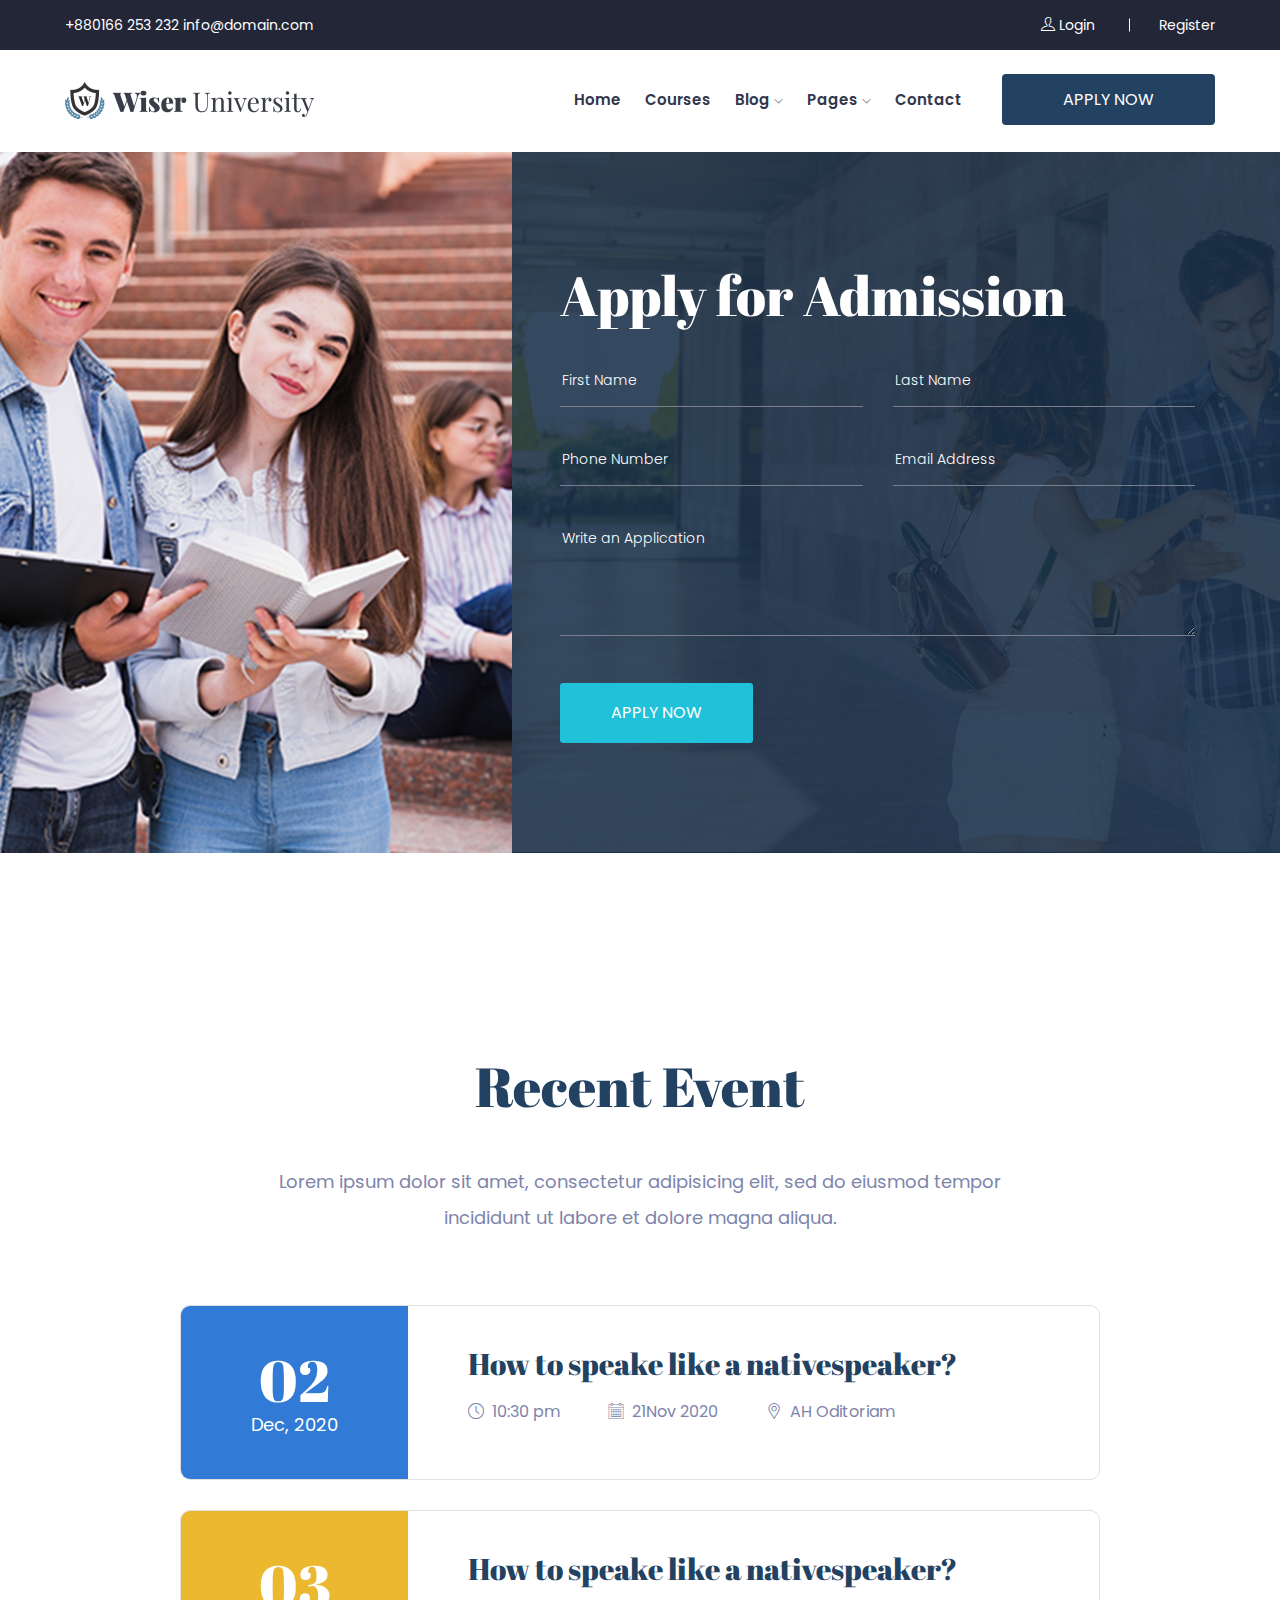
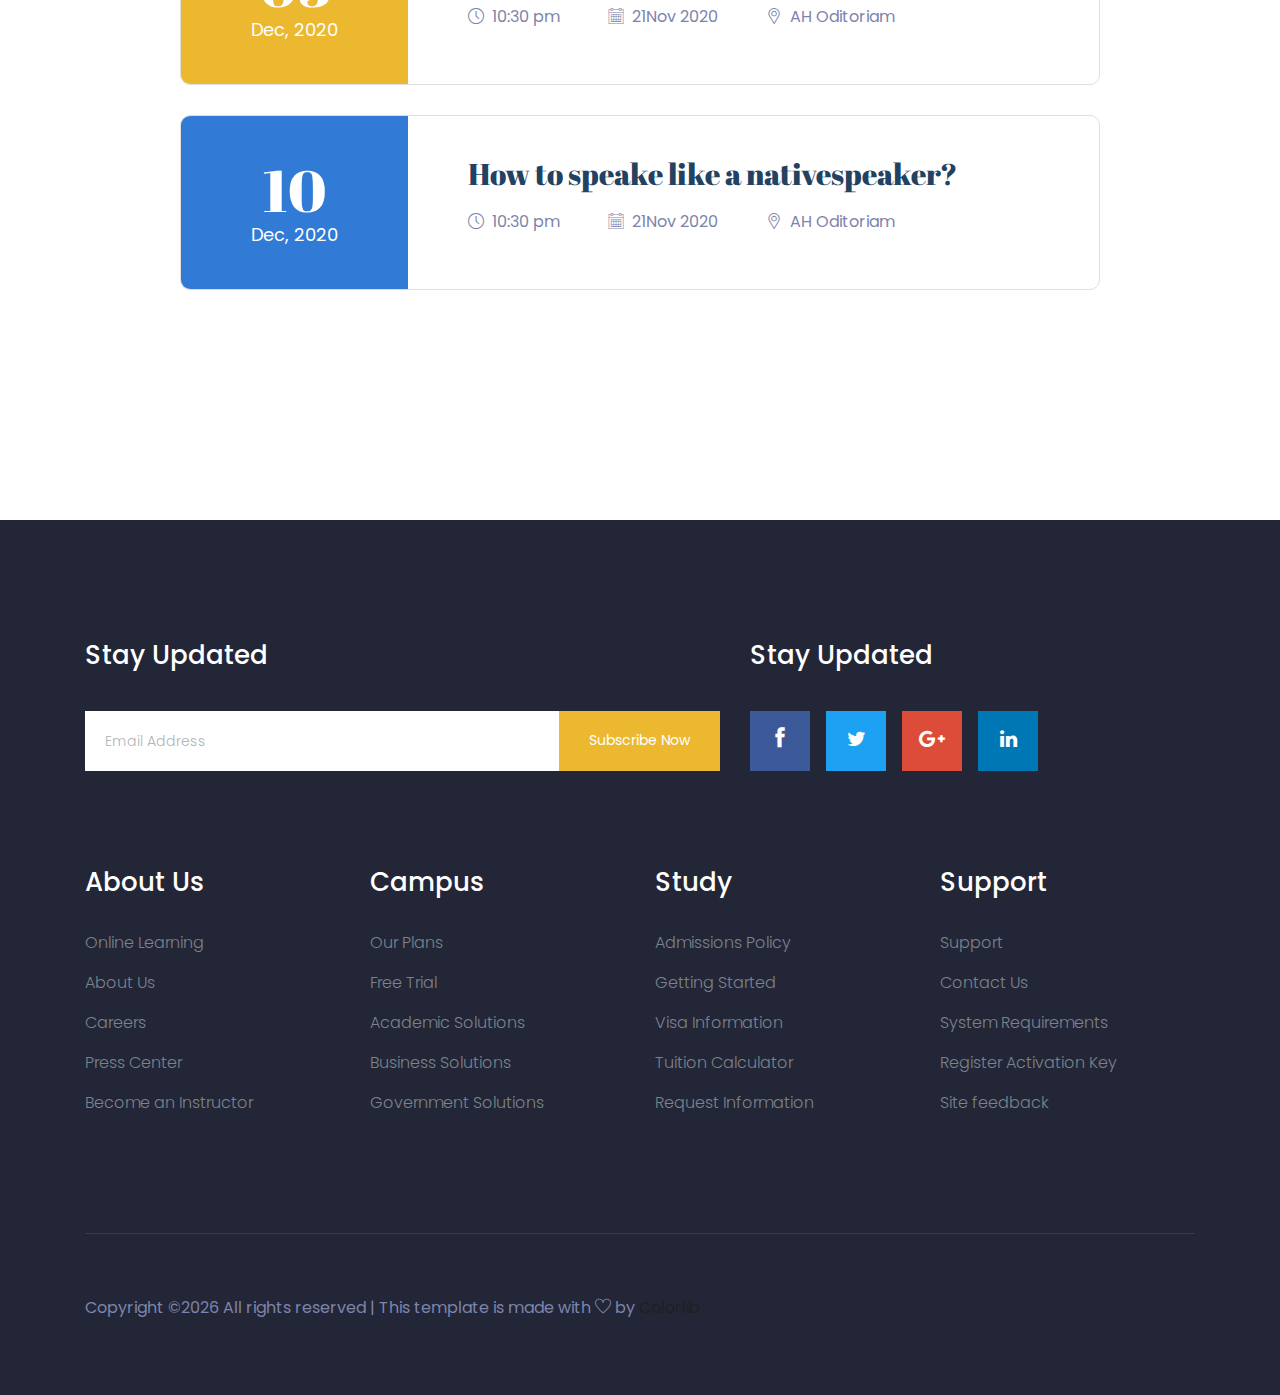
==== Admissions.html @ e5fe05fc "Initial update" ====
<!doctype html>
<html class="no-js" lang="zxx">

<head>
    <meta charset="utf-8">
    <meta http-equiv="x-ua-compatible" content="ie=edge">
    <title>Education</title>
    <meta name="description" content="">
    <meta name="viewport" content="width=device-width, initial-scale=1">

    <!-- <link rel="manifest" href="site.webmanifest"> -->
    <link rel="shortcut icon" type="image/x-icon" href="img/favicon.png">
    <!-- Place favicon.ico in the root directory -->

    <!-- CSS here -->
    <link rel="stylesheet" href="css/bootstrap.min.css">
    <link rel="stylesheet" href="css/owl.carousel.min.css">
    <link rel="stylesheet" href="css/magnific-popup.css">
    <link rel="stylesheet" href="css/font-awesome.min.css">
    <link rel="stylesheet" href="css/themify-icons.css">
    <link rel="stylesheet" href="css/nice-select.css">
    <link rel="stylesheet" href="css/flaticon.css">
    <link rel="stylesheet" href="css/gijgo.css">
    <link rel="stylesheet" href="css/animate.css">
    <link rel="stylesheet" href="css/slicknav.css">
    <link rel="stylesheet" href="css/style.css">
    <!-- <link rel="stylesheet" href="css/responsive.css"> -->
</head>

<body>
    <!--[if lte IE 9]>
            <p class="browserupgrade">You are using an <strong>outdated</strong> browser. Please <a href="https://browsehappy.com/">upgrade your browser</a> to improve your experience and security.</p>
        <![endif]-->

    <!-- header-start -->
    <header>
        <div class="header-area ">
            <div class="header-top_area">
                <div class="container-fluid">
                    <div class="row">
                        <div class="col-lg-12">
                            <div class="header_top_wrap d-flex justify-content-between align-items-center">
                                <div class="text_wrap">
                                    <p><span>+880166 253 232</span> <span>info@domain.com</span></p>
                                </div>
                                <div class="text_wrap">
                                    <p><a href="#"> <i class="ti-user"></i>  Login</a> <a href="#">Register</a></p>
                                </div>
                            </div>
                        </div>
                    </div>
                </div>
            </div>
            <div id="sticky-header" class="main-header-area">
                <div class="container-fluid">
                    <div class="row">
                        <div class="col-lg-12">
                            <div class="header_wrap d-flex justify-content-between align-items-center">
                                <div class="header_left">
                                    <div class="logo">
                                        <a href="index.html">
                                            <img src="img/logo.png" alt="">
                                        </a>
                                    </div>
                                </div>
                                <div class="header_right d-flex align-items-center">
                                    <div class="main-menu  d-none d-lg-block">
                                        <nav>
                                            <ul id="navigation">
                                                <li><a  href="index.html">home</a></li>
                                                <li><a href="Courses.html">Courses</a></li>
                                                <li><a href="#">blog <i class="ti-angle-down"></i></a>
                                                    <ul class="submenu">
                                                        <li><a href="blog.html">blog</a></li>
                                                        <li><a href="single-blog.html">single-blog</a></li>
                                                    </ul>
                                                </li>
                                                <li><a href="#">pages <i class="ti-angle-down"></i></a>
                                                    <ul class="submenu">
                                                        <li><a href="Event.html">Event</a></li>
                                                        <li><a href="event_details.html">Event Details</a></li>
                                                        <li><a href="Admissions.html">Admissions</a></li>
                                                        <li><a href="elements.html">elements</a></li>
                                                    </ul>
                                                </li>
                                                <li><a href="contact.html">Contact</a></li>
                                            </ul>
                                        </nav>
                                    </div>
                                    <div class="Appointment">
                                        <div class="book_btn d-none d-lg-block">
                                            <a data-scroll-nav='1' href="#">Apply NOw</a>
                                        </div>
                                    </div>
                                </div>
                            </div>
                        </div>
                        <div class="col-12">
                            <div class="mobile_menu d-block d-lg-none"></div>
                        </div>
                    </div>
                </div>
            </div>
        </div>
    </header>
    <!-- header-end -->

    <!-- latest_coures_area_start  -->
    <div class="admission_area">
        <div class="admission_inner">
            <div class="container">
                <div class="row justify-content-end">
                    <div class="col-lg-7">
                        <div class="admission_form">
                            <h3>Apply for Admission</h3>
                            <form action="#">
                                <div class="row">
                                    <div class="col-md-6">
                                        <div class="single_input">
                                            <input type="text" placeholder="First Name" >
                                        </div>
                                    </div>
                                    <div class="col-md-6">
                                        <div class="single_input">
                                            <input type="text" placeholder="Last Name" >
                                        </div>
                                    </div>
                                    <div class="col-md-6">
                                        <div class="single_input">
                                            <input type="text" placeholder="Phone Number" >
                                        </div>
                                    </div>
                                    <div class="col-md-6">
                                        <div class="single_input">
                                            <input type="text" placeholder="Email Address" >
                                        </div>
                                    </div>
                                    <div class="col-md-12">
                                        <div class="single_input">
                                            <textarea cols="30" placeholder="Write an Application" rows="10"></textarea>
                                        </div>
                                    </div>
                                    <div class="col-md-12">
                                        <div class="apply_btn">
                                            <button class="boxed-btn3" type="submit">Apply Now</button>
                                        </div>
                                    </div>
                                </div>
                            </form>
                        </div>
                    </div>
                </div>
            </div>
        </div>
    </div>
    <!--/ latest_coures_area_end -->


    <!-- recent_event_area_strat  -->
    <div class="recent_event_area section__padding">
        <div class="container">
            <div class="row justify-content-center">
                <div class="col-lg-8 col-md-10">
                    <div class="section_title text-center mb-70">
                        <h3 class="mb-45">Recent Event</h3>
                        <p>Lorem ipsum dolor sit amet, consectetur adipisicing elit, sed do eiusmod tempor incididunt ut labore et dolore magna aliqua.</p>
                    </div>
                </div>
            </div>
            <div class="row justify-content-center">
                <div class="col-lg-10">
                    <div class="single_event d-flex align-items-center">
                        <div class="date text-center">
                            <span>02</span>
                            <p>Dec, 2020</p>
                        </div>
                        <div class="event_info">
                            <a href="event_details.html">
                                <h4>How to speake like a nativespeaker?</h4>
                             </a>
                            <p><span> <i class="flaticon-clock"></i> 10:30 pm</span> <span> <i class="flaticon-calendar"></i> 21Nov 2020 </span> <span> <i class="flaticon-placeholder"></i> AH Oditoriam</span> </p>
                        </div>
                    </div>
                    <div class="single_event d-flex align-items-center">
                        <div class="date text-center">
                            <span>03</span>
                            <p>Dec, 2020</p>
                        </div>
                        <div class="event_info">
                            <a href="event_details.html">
                                <h4>How to speake like a nativespeaker?</h4>
                             </a>
                            <p><span> <i class="flaticon-clock"></i> 10:30 pm</span> <span> <i class="flaticon-calendar"></i> 21Nov 2020 </span> <span> <i class="flaticon-placeholder"></i> AH Oditoriam</span> </p>
                        </div>
                    </div>
                    <div class="single_event d-flex align-items-center">
                        <div class="date text-center">
                            <span>10</span>
                            <p>Dec, 2020</p>
                        </div>
                        <div class="event_info">
                            <a href="event_details.html">
                                <h4>How to speake like a nativespeaker?</h4>
                             </a>
                            <p><span> <i class="flaticon-clock"></i> 10:30 pm</span> <span> <i class="flaticon-calendar"></i> 21Nov 2020 </span> <span> <i class="flaticon-placeholder"></i> AH Oditoriam</span> </p>
                        </div>
                    </div>
                </div>
            </div>
        </div>
    </div>
    <!-- recent_event_area_end  -->

    <!-- footer start -->
    <footer class="footer">
        <div class="footer_top">
            <div class="container">
                <div class="newsLetter_wrap">
                    <div class="row justify-content-between">
                        <div class="col-md-7">
                            <div class="footer_widget">
                                <h3 class="footer_title">
                                    Stay Updated
                                </h3>
                                <form action="#" class="newsletter_form">
                                    <input type="text" placeholder="Email Address">
                                    <button type="submit">Subscribe Now</button>
                                </form>
                            </div>
                        </div>
                        <div class="col-md-12 col-lg-5">
                            <div class="footer_widget">
                                <h3 class="footer_title">
                                    Stay Updated
                                </h3>
                                <div class="socail_links">
                                    <ul>
                                        <li>
                                            <a href="#">
                                                <i class="ti-facebook"></i>
                                            </a>
                                        </li>
                                        <li>
                                            <a href="#">
                                                <i class="fa fa-twitter"></i>
                                            </a>
                                        </li>
                                        <li>
                                            <a href="#">
                                                <i class="fa fa-google-plus"></i>
                                            </a>
                                        </li>
                                        <li>
                                            <a href="#">
                                                <i class="fa fa-linkedin"></i>
                                            </a>
                                        </li>
                                    </ul>
                                </div>
    
                            </div>
                        </div>
                    </div>
                </div>
                <div class="row">
                    <div class="col-xl-3 col-md-6 col-lg-3">
                        <div class="footer_widget">
                            <h3 class="footer_title">
                                About Us
                            </h3>
                            <ul>
                                <li><a href="#">Online Learning</a></li>
                                <li><a href="#">About Us</a></li>
                                <li><a href="#">Careers</a></li>
                                <li><a href="#">Press Center</a></li>
                                <li><a href="#">Become an Instructor</a></li>
                            </ul>
                        </div>
                    </div>
                    <div class="col-xl-3 col-md-6 col-lg-3">
                        <div class="footer_widget">
                            <h3 class="footer_title">
                                Campus
                            </h3>
                            <ul>
                                <li><a href="#">Our Plans</a></li>
                                <li><a href="#">Free Trial</a></li>
                                <li><a href="#">Academic Solutions</a></li>
                                <li><a href="#">Business Solutions</a></li>
                                <li><a href="#">Government Solutions</a></li>
                            </ul>
                        </div>
                    </div>
                    <div class="col-xl-3 col-md-6 col-lg-3">
                        <div class="footer_widget">
                            <h3 class="footer_title">
                                Study
                            </h3>
                            <ul>
                                <li><a href="#">Admissions Policy</a></li>
                                <li><a href="#">Getting Started</a></li>
                                <li><a href="#">Visa Information</a></li>
                                <li><a href="#">Tuition Calculator</a></li>
                                <li><a href="#">Request Information</a></li>
                            </ul>
                        </div>
                    </div>
                    <div class="col-xl-3 col-md-6 col-lg-3">
                        <div class="footer_widget">
                            <h3 class="footer_title">
                                Support
                            </h3>
                            <ul>
                                <li><a href="#">Support</a></li>
                                <li><a href="#">Contact Us</a></li>
                                <li><a href="#">System Requirements</a></li>
                                <li><a href="#">Register Activation Key</a></li>
                                <li><a href="#">Site feedback</a></li>
                            </ul>
                        </div>
                    </div>
                </div>
            </div>
        </div>
        <div class="copy-right_text">
            <div class="container">
                <div class="footer_border"></div>
                <div class="row">
                    <div class="col-xl-12">
                        <p class="copy_right text-center">
                            <p><!-- Link back to Colorlib can't be removed. Template is licensed under CC BY 3.0. -->
  Copyright &copy;<script>document.write(new Date().getFullYear());</script> All rights reserved | This template is made with <i class="ti-heart" aria-hidden="true"></i> by <a href="https://colorlib.com" target="_blank">Colorlib</a>
  <!-- Link back to Colorlib can't be removed. Template is licensed under CC BY 3.0. --></p>
                        </p>
                    </div>
                </div>
            </div>
        </div>
    </footer>
    <!-- footer end  -->


    <!-- JS here -->
    <script src="js/vendor/modernizr-3.5.0.min.js"></script>
    <script src="js/vendor/jquery-1.12.4.min.js"></script>
    <script src="js/popper.min.js"></script>
    <script src="js/bootstrap.min.js"></script>
    <script src="js/owl.carousel.min.js"></script>
    <script src="js/isotope.pkgd.min.js"></script>
    <script src="js/ajax-form.js"></script>
    <script src="js/waypoints.min.js"></script>
    <script src="js/jquery.counterup.min.js"></script>
    <script src="js/imagesloaded.pkgd.min.js"></script>
    <script src="js/scrollIt.js"></script>
    <script src="js/jquery.scrollUp.min.js"></script>
    <script src="js/wow.min.js"></script>
    <script src="js/nice-select.min.js"></script>
    <script src="js/jquery.slicknav.min.js"></script>
    <script src="js/jquery.magnific-popup.min.js"></script>
    <script src="js/plugins.js"></script>
    <script src="js/gijgo.min.js"></script>

    <!--contact js-->
    <script src="js/contact.js"></script>
    <script src="js/jquery.ajaxchimp.min.js"></script>
    <script src="js/jquery.form.js"></script>
    <script src="js/jquery.validate.min.js"></script>
    <script src="js/mail-script.js"></script>

    <script src="js/main.js"></script>

</body>

</html>
---- css/themify-icons.css ----
@font-face {
	font-family: 'themify';
	src:url('../fonts/themify.eot?-fvbane');
	src:url('../fonts/themify.eot?#iefix-fvbane') format('embedded-opentype'),
		url('../fonts/themify.woff?-fvbane') format('woff'),
		url('../fonts/themify.ttf?-fvbane') format('truetype'),
		url('../fonts/themify.svg?-fvbane#themify') format('svg');
	font-weight: normal;
	font-style: normal;
}

[class^="ti-"], [class*=" ti-"] {
	font-family: 'themify';
	/* speak: none; */
	font-style: normal;
	font-weight: normal;
	font-variant: normal;
	text-transform: none;
	line-height: 1;

	/* Better Font Rendering =========== */
	-webkit-font-smoothing: antialiased;
	-moz-osx-font-smoothing: grayscale;
}

.ti-wand:before {
	content: "\e600";
}
.ti-volume:before {
	content: "\e601";
}
.ti-user:before {
	content: "\e602";
}
.ti-unlock:before {
	content: "\e603";
}
.ti-unlink:before {
	content: "\e604";
}
.ti-trash:before {
	content: "\e605";
}
.ti-thought:before {
	content: "\e606";
}
.ti-target:before {
	content: "\e607";
}
.ti-tag:before {
	content: "\e608";
}
.ti-tablet:before {
	content: "\e609";
}
.ti-star:before {
	content: "\e60a";
}
.ti-spray:before {
	content: "\e60b";
}
.ti-signal:before {
	content: "\e60c";
}
.ti-shopping-cart:before {
	content: "\e60d";
}
.ti-shopping-cart-full:before {
	content: "\e60e";
}
.ti-settings:before {
	content: "\e60f";
}
.ti-search:before {
	content: "\e610";
}
.ti-zoom-in:before {
	content: "\e611";
}
.ti-zoom-out:before {
	content: "\e612";
}
.ti-cut:before {
	content: "\e613";
}
.ti-ruler:before {
	content: "\e614";
}
.ti-ruler-pencil:before {
	content: "\e615";
}
.ti-ruler-alt:before {
	content: "\e616";
}
.ti-bookmark:before {
	content: "\e617";
}
.ti-bookmark-alt:before {
	content: "\e618";
}
.ti-reload:before {
	content: "\e619";
}
.ti-plus:before {
	content: "\e61a";
}
.ti-pin:before {
	content: "\e61b";
}
.ti-pencil:before {
	content: "\e61c";
}
.ti-pencil-alt:before {
	content: "\e61d";
}
.ti-paint-roller:before {
	content: "\e61e";
}
.ti-paint-bucket:before {
	content: "\e61f";
}
.ti-na:before {
	content: "\e620";
}
.ti-mobile:before {
	content: "\e621";
}
.ti-minus:before {
	content: "\e622";
}
.ti-medall:before {
	content: "\e623";
}
.ti-medall-alt:before {
	content: "\e624";
}
.ti-marker:before {
	content: "\e625";
}
.ti-marker-alt:before {
	content: "\e626";
}
.ti-arrow-up:before {
	content: "\e627";
}
.ti-arrow-right:before {
	content: "\e628";
}
.ti-arrow-left:before {
	content: "\e629";
}
.ti-arrow-down:before {
	content: "\e62a";
}
.ti-lock:before {
	content: "\e62b";
}
.ti-location-arrow:before {
	content: "\e62c";
}
.ti-link:before {
	content: "\e62d";
}
.ti-layout:before {
	content: "\e62e";
}
.ti-layers:before {
	content: "\e62f";
}
.ti-layers-alt:before {
	content: "\e630";
}
.ti-key:before {
	content: "\e631";
}
.ti-import:before {
	content: "\e632";
}
.ti-image:before {
	content: "\e633";
}
.ti-heart:before {
	content: "\e634";
}
.ti-heart-broken:before {
	content: "\e635";
}
.ti-hand-stop:before {
	content: "\e636";
}
.ti-hand-open:before {
	content: "\e637";
}
.ti-hand-drag:before {
	content: "\e638";
}
.ti-folder:before {
	content: "\e639";
}
.ti-flag:before {
	content: "\e63a";
}
.ti-flag-alt:before {
	content: "\e63b";
}
.ti-flag-alt-2:before {
	content: "\e63c";
}
.ti-eye:before {
	content: "\e63d";
}
.ti-export:before {
	content: "\e63e";
}
.ti-exchange-vertical:before {
	content: "\e63f";
}
.ti-desktop:before {
	content: "\e640";
}
.ti-cup:before {
	content: "\e641";
}
.ti-crown:before {
	content: "\e642";
}
.ti-comments:before {
	content: "\e643";
}
.ti-comment:before {
	content: "\e644";
}
.ti-comment-alt:before {
	content: "\e645";
}
.ti-close:before {
	content: "\e646";
}
.ti-clip:before {
	content: "\e647";
}
.ti-angle-up:before {
	content: "\e648";
}
.ti-angle-right:before {
	content: "\e649";
}
.ti-angle-left:before {
	content: "\e64a";
}
.ti-angle-down:before {
	content: "\e64b";
}
.ti-check:before {
	content: "\e64c";
}
.ti-check-box:before {
	content: "\e64d";
}
.ti-camera:before {
	content: "\e64e";
}
.ti-announcement:before {
	content: "\e64f";
}
.ti-brush:before {
	content: "\e650";
}
.ti-briefcase:before {
	content: "\e651";
}
.ti-bolt:before {
	content: "\e652";
}
.ti-bolt-alt:before {
	content: "\e653";
}
.ti-blackboard:before {
	content: "\e654";
}
.ti-bag:before {
	content: "\e655";
}
.ti-move:before {
	content: "\e656";
}
.ti-arrows-vertical:before {
	content: "\e657";
}
.ti-arrows-horizontal:before {
	content: "\e658";
}
.ti-fullscreen:before {
	content: "\e659";
}
.ti-arrow-top-right:before {
	content: "\e65a";
}
.ti-arrow-top-left:before {
	content: "\e65b";
}
.ti-arrow-circle-up:before {
	content: "\e65c";
}
.ti-arrow-circle-right:before {
	content: "\e65d";
}
.ti-arrow-circle-left:before {
	content: "\e65e";
}
.ti-arrow-circle-down:before {
	content: "\e65f";
}
.ti-angle-double-up:before {
	content: "\e660";
}
.ti-angle-double-right:before {
	content: "\e661";
}
.ti-angle-double-left:before {
	content: "\e662";
}
.ti-angle-double-down:before {
	content: "\e663";
}
.ti-zip:before {
	content: "\e664";
}
.ti-world:before {
	content: "\e665";
}
.ti-wheelchair:before {
	content: "\e666";
}
.ti-view-list:before {
	content: "\e667";
}
.ti-view-list-alt:before {
	content: "\e668";
}
.ti-view-grid:before {
	content: "\e669";
}
.ti-uppercase:before {
	content: "\e66a";
}
.ti-upload:before {
	content: "\e66b";
}
.ti-underline:before {
	content: "\e66c";
}
.ti-truck:before {
	content: "\e66d";
}
.ti-timer:before {
	content: "\e66e";
}
.ti-ticket:before {
	content: "\e66f";
}
.ti-thumb-up:before {
	content: "\e670";
}
.ti-thumb-down:before {
	content: "\e671";
}
.ti-text:before {
	content: "\e672";
}
.ti-stats-up:before {
	content: "\e673";
}
.ti-stats-down:before {
	content: "\e674";
}
.ti-split-v:before {
	content: "\e675";
}
.ti-split-h:before {
	content: "\e676";
}
.ti-smallcap:before {
	content: "\e677";
}
.ti-shine:before {
	content: "\e678";
}
.ti-shift-right:before {
	content: "\e679";
}
.ti-shift-left:before {
	content: "\e67a";
}
.ti-shield:before {
	content: "\e67b";
}
.ti-notepad:before {
	content: "\e67c";
}
.ti-server:before {
	content: "\e67d";
}
.ti-quote-right:before {
	content: "\e67e";
}
.ti-quote-left:before {
	content: "\e67f";
}
.ti-pulse:before {
	content: "\e680";
}
.ti-printer:before {
	content: "\e681";
}
.ti-power-off:before {
	content: "\e682";
}
.ti-plug:before {
	content: "\e683";
}
.ti-pie-chart:before {
	content: "\e684";
}
.ti-paragraph:before {
	content: "\e685";
}
.ti-panel:before {
	content: "\e686";
}
.ti-package:before {
	content: "\e687";
}
.ti-music:before {
	content: "\e688";
}
.ti-music-alt:before {
	content: "\e689";
}
.ti-mouse:before {
	content: "\e68a";
}
.ti-mouse-alt:before {
	content: "\e68b";
}
.ti-money:before {
	content: "\e68c";
}
.ti-microphone:before {
	content: "\e68d";
}
.ti-menu:before {
	content: "\e68e";
}
.ti-menu-alt:before {
	content: "\e68f";
}
.ti-map:before {
	content: "\e690";
}
.ti-map-alt:before {
	content: "\e691";
}
.ti-loop:before {
	content: "\e692";
}
.ti-location-pin:before {
	content: "\e693";
}
.ti-list:before {
	content: "\e694";
}
.ti-light-bulb:before {
	content: "\e695";
}
.ti-Italic:before {
	content: "\e696";
}
.ti-info:before {
	content: "\e697";
}
.ti-infinite:before {
	content: "\e698";
}
.ti-id-badge:before {
	content: "\e699";
}
.ti-hummer:before {
	content: "\e69a";
}
.ti-home:before {
	content: "\e69b";
}
.ti-help:before {
	content: "\e69c";
}
.ti-headphone:before {
	content: "\e69d";
}
.ti-harddrives:before {
	content: "\e69e";
}
.ti-harddrive:before {
	content: "\e69f";
}
.ti-gift:before {
	content: "\e6a0";
}
.ti-game:before {
	content: "\e6a1";
}
.ti-filter:before {
	content: "\e6a2";
}
.ti-files:before {
	content: "\e6a3";
}
.ti-file:before {
	content: "\e6a4";
}
.ti-eraser:before {
	content: "\e6a5";
}
.ti-envelope:before {
	content: "\e6a6";
}
.ti-download:before {
	content: "\e6a7";
}
.ti-direction:before {
	content: "\e6a8";
}
.ti-direction-alt:before {
	content: "\e6a9";
}
.ti-dashboard:before {
	content: "\e6aa";
}
.ti-control-stop:before {
	content: "\e6ab";
}
.ti-control-shuffle:before {
	content: "\e6ac";
}
.ti-control-play:before {
	content: "\e6ad";
}
.ti-control-pause:before {
	content: "\e6ae";
}
.ti-control-forward:before {
	content: "\e6af";
}
.ti-control-backward:before {
	content: "\e6b0";
}
.ti-cloud:before {
	content: "\e6b1";
}
.ti-cloud-up:before {
	content: "\e6b2";
}
.ti-cloud-down:before {
	content: "\e6b3";
}
.ti-clipboard:before {
	content: "\e6b4";
}
.ti-car:before {
	content: "\e6b5";
}
.ti-calendar:before {
	content: "\e6b6";
}
.ti-book:before {
	content: "\e6b7";
}
.ti-bell:before {
	content: "\e6b8";
}
.ti-basketball:before {
	content: "\e6b9";
}
.ti-bar-chart:before {
	content: "\e6ba";
}
.ti-bar-chart-alt:before {
	content: "\e6bb";
}
.ti-back-right:before {
	content: "\e6bc";
}
.ti-back-left:before {
	content: "\e6bd";
}
.ti-arrows-corner:before {
	content: "\e6be";
}
.ti-archive:before {
	content: "\e6bf";
}
.ti-anchor:before {
	content: "\e6c0";
}
.ti-align-right:before {
	content: "\e6c1";
}
.ti-align-left:before {
	content: "\e6c2";
}
.ti-align-justify:before {
	content: "\e6c3";
}
.ti-align-center:before {
	content: "\e6c4";
}
.ti-alert:before {
	content: "\e6c5";
}
.ti-alarm-clock:before {
	content: "\e6c6";
}
.ti-agenda:before {
	content: "\e6c7";
}
.ti-write:before {
	content: "\e6c8";
}
.ti-window:before {
	content: "\e6c9";
}
.ti-widgetized:before {
	content: "\e6ca";
}
.ti-widget:before {
	content: "\e6cb";
}
.ti-widget-alt:before {
	content: "\e6cc";
}
.ti-wallet:before {
	content: "\e6cd";
}
.ti-video-clapper:before {
	content: "\e6ce";
}
.ti-video-camera:before {
	content: "\e6cf";
}
.ti-vector:before {
	content: "\e6d0";
}
.ti-themify-logo:before {
	content: "\e6d1";
}
.ti-themify-favicon:before {
	content: "\e6d2";
}
.ti-themify-favicon-alt:before {
	content: "\e6d3";
}
.ti-support:before {
	content: "\e6d4";
}
.ti-stamp:before {
	content: "\e6d5";
}
.ti-split-v-alt:before {
	content: "\e6d6";
}
.ti-slice:before {
	content: "\e6d7";
}
.ti-shortcode:before {
	content: "\e6d8";
}
.ti-shift-right-alt:before {
	content: "\e6d9";
}
.ti-shift-left-alt:before {
	content: "\e6da";
}
.ti-ruler-alt-2:before {
	content: "\e6db";
}
.ti-receipt:before {
	content: "\e6dc";
}
.ti-pin2:before {
	content: "\e6dd";
}
.ti-pin-alt:before {
	content: "\e6de";
}
.ti-pencil-alt2:before {
	content: "\e6df";
}
.ti-palette:before {
	content: "\e6e0";
}
.ti-more:before {
	content: "\e6e1";
}
.ti-more-alt:before {
	content: "\e6e2";
}
.ti-microphone-alt:before {
	content: "\e6e3";
}
.ti-magnet:before {
	content: "\e6e4";
}
.ti-line-double:before {
	content: "\e6e5";
}
.ti-line-dotted:before {
	content: "\e6e6";
}
.ti-line-dashed:before {
	content: "\e6e7";
}
.ti-layout-width-full:before {
	content: "\e6e8";
}
.ti-layout-width-default:before {
	content: "\e6e9";
}
.ti-layout-width-default-alt:before {
	content: "\e6ea";
}
.ti-layout-tab:before {
	content: "\e6eb";
}
.ti-layout-tab-window:before {
	content: "\e6ec";
}
.ti-layout-tab-v:before {
	content: "\e6ed";
}
.ti-layout-tab-min:before {
	content: "\e6ee";
}
.ti-layout-slider:before {
	content: "\e6ef";
}
.ti-layout-slider-alt:before {
	content: "\e6f0";
}
.ti-layout-sidebar-right:before {
	content: "\e6f1";
}
.ti-layout-sidebar-none:before {
	content: "\e6f2";
}
.ti-layout-sidebar-left:before {
	content: "\e6f3";
}
.ti-layout-placeholder:before {
	content: "\e6f4";
}
.ti-layout-menu:before {
	content: "\e6f5";
}
.ti-layout-menu-v:before {
	content: "\e6f6";
}
.ti-layout-menu-separated:before {
	content: "\e6f7";
}
.ti-layout-menu-full:before {
	content: "\e6f8";
}
.ti-layout-media-right-alt:before {
	content: "\e6f9";
}
.ti-layout-media-right:before {
	content: "\e6fa";
}
.ti-layout-media-overlay:before {
	content: "\e6fb";
}
.ti-layout-media-overlay-alt:before {
	content: "\e6fc";
}
.ti-layout-media-overlay-alt-2:before {
	content: "\e6fd";
}
.ti-layout-media-left-alt:before {
	content: "\e6fe";
}
.ti-layout-media-left:before {
	content: "\e6ff";
}
.ti-layout-media-center-alt:before {
	content: "\e700";
}
.ti-layout-media-center:before {
	content: "\e701";
}
.ti-layout-list-thumb:before {
	content: "\e702";
}
.ti-layout-list-thumb-alt:before {
	content: "\e703";
}
.ti-layout-list-post:before {
	content: "\e704";
}
.ti-layout-list-large-image:before {
	content: "\e705";
}
.ti-layout-line-solid:before {
	content: "\e706";
}
.ti-layout-grid4:before {
	content: "\e707";
}
.ti-layout-grid3:before {
	content: "\e708";
}
.ti-layout-grid2:before {
	content: "\e709";
}
.ti-layout-grid2-thumb:before {
	content: "\e70a";
}
.ti-layout-cta-right:before {
	content: "\e70b";
}
.ti-layout-cta-left:before {
	content: "\e70c";
}
.ti-layout-cta-center:before {
	content: "\e70d";
}
.ti-layout-cta-btn-right:before {
	content: "\e70e";
}
.ti-layout-cta-btn-left:before {
	content: "\e70f";
}
.ti-layout-column4:before {
	content: "\e710";
}
.ti-layout-column3:before {
	content: "\e711";
}
.ti-layout-column2:before {
	content: "\e712";
}
.ti-layout-accordion-separated:before {
	content: "\e713";
}
.ti-layout-accordion-merged:before {
	content: "\e714";
}
.ti-layout-accordion-list:before {
	content: "\e715";
}
.ti-ink-pen:before {
	content: "\e716";
}
.ti-info-alt:before {
	content: "\e717";
}
.ti-help-alt:before {
	content: "\e718";
}
.ti-headphone-alt:before {
	content: "\e719";
}
.ti-hand-point-up:before {
	content: "\e71a";
}
.ti-hand-point-right:before {
	content: "\e71b";
}
.ti-hand-point-left:before {
	content: "\e71c";
}
.ti-hand-point-down:before {
	content: "\e71d";
}
.ti-gallery:before {
	content: "\e71e";
}
.ti-face-smile:before {
	content: "\e71f";
}
.ti-face-sad:before {
	content: "\e720";
}
.ti-credit-card:before {
	content: "\e721";
}
.ti-control-skip-forward:before {
	content: "\e722";
}
.ti-control-skip-backward:before {
	content: "\e723";
}
.ti-control-record:before {
	content: "\e724";
}
.ti-control-eject:before {
	content: "\e725";
}
.ti-comments-smiley:before {
	content: "\e726";
}
.ti-brush-alt:before {
	content: "\e727";
}
.ti-youtube:before {
	content: "\e728";
}
.ti-vimeo:before {
	content: "\e729";
}
.ti-twitter:before {
	content: "\e72a";
}
.ti-time:before {
	content: "\e72b";
}
.ti-tumblr:before {
	content: "\e72c";
}
.ti-skype:before {
	content: "\e72d";
}
.ti-share:before {
	content: "\e72e";
}
.ti-share-alt:before {
	content: "\e72f";
}
.ti-rocket:before {
	content: "\e730";
}
.ti-pinterest:before {
	content: "\e731";
}
.ti-new-window:before {
	content: "\e732";
}
.ti-microsoft:before {
	content: "\e733";
}
.ti-list-ol:before {
	content: "\e734";
}
.ti-linkedin:before {
	content: "\e735";
}
.ti-layout-sidebar-2:before {
	content: "\e736";
}
.ti-layout-grid4-alt:before {
	content: "\e737";
}
.ti-layout-grid3-alt:before {
	content: "\e738";
}
.ti-layout-grid2-alt:before {
	content: "\e739";
}
.ti-layout-column4-alt:before {
	content: "\e73a";
}
.ti-layout-column3-alt:before {
	content: "\e73b";
}
.ti-layout-column2-alt:before {
	content: "\e73c";
}
.ti-instagram:before {
	content: "\e73d";
}
.ti-google:before {
	content: "\e73e";
}
.ti-github:before {
	content: "\e73f";
}
.ti-flickr:before {
	content: "\e740";
}
.ti-facebook:before {
	content: "\e741";
}
.ti-dropbox:before {
	content: "\e742";
}
.ti-dribbble:before {
	content: "\e743";
}
.ti-apple:before {
	content: "\e744";
}
.ti-android:before {
	content: "\e745";
}
.ti-save:before {
	content: "\e746";
}
.ti-save-alt:before {
	content: "\e747";
}
.ti-yahoo:before {
	content: "\e748";
}
.ti-wordpress:before {
	content: "\e749";
}
.ti-vimeo-alt:before {
	content: "\e74a";
}
.ti-twitter-alt:before {
	content: "\e74b";
}
.ti-tumblr-alt:before {
	content: "\e74c";
}
.ti-trello:before {
	content: "\e74d";
}
.ti-stack-overflow:before {
	content: "\e74e";
}
.ti-soundcloud:before {
	content: "\e74f";
}
.ti-sharethis:before {
	content: "\e750";
}
.ti-sharethis-alt:before {
	content: "\e751";
}
.ti-reddit:before {
	content: "\e752";
}
.ti-pinterest-alt:before {
	content: "\e753";
}
.ti-microsoft-alt:before {
	content: "\e754";
}
.ti-linux:before {
	content: "\e755";
}
.ti-jsfiddle:before {
	content: "\e756";
}
.ti-joomla:before {
	content: "\e757";
}
.ti-html5:before {
	content: "\e758";
}
.ti-flickr-alt:before {
	content: "\e759";
}
.ti-email:before {
	content: "\e75a";
}
.ti-drupal:before {
	content: "\e75b";
}
.ti-dropbox-alt:before {
	content: "\e75c";
}
.ti-css3:before {
	content: "\e75d";
}
.ti-rss:before {
	content: "\e75e";
}
.ti-rss-alt:before {
	content: "\e75f";
}
---- css/nice-select.css ----
.nice-select {
  -webkit-tap-highlight-color: transparent;
  background-color: #fff;
  border-radius: 5px;
  border: solid 1px #e8e8e8;
  box-sizing: border-box;
  clear: both;
  cursor: pointer;
  display: block;
  float: left;
  font-family: inherit;
  font-size: 14px;
  font-weight: normal;
  height: 42px;
  line-height: 40px;
  outline: none;
  padding-left: 18px;
  padding-right: 30px;
  position: relative;
  text-align: left !important;
  -webkit-transition: all 0.2s ease-in-out;
  transition: all 0.2s ease-in-out;
  -webkit-user-select: none;
     -moz-user-select: none;
      -ms-user-select: none;
          user-select: none;
  white-space: nowrap;
  width: auto; }
  .nice-select:hover {
    border-color: #dbdbdb; }
  .nice-select:active, .nice-select.open, .nice-select:focus {
    border-color: #999; }


  .nice-select.disabled {
    border-color: #ededed;
    color: #999;
    pointer-events: none; }
    .nice-select.disabled:after {
      border-color: #cccccc; }
  .nice-select.wide {
    width: 100%; }
    .nice-select.wide .list {
      left: 0 !important;
      right: 0 !important; }
  .nice-select.right {
    float: right; }
    .nice-select.right .list {
      left: auto;
      right: 0; }
  .nice-select.small {
    font-size: 12px;
    height: 36px;
    line-height: 34px; }
    .nice-select.small:after {
      height: 4px;
      width: 4px; }
    .nice-select.small .option {
      line-height: 34px;
      min-height: 34px; }
  .nice-select .list {
    background-color: #fff;
    border-radius: 5px;
    box-shadow: 0 0 0 1px rgba(68, 68, 68, 0.11);
    box-sizing: border-box;
    margin-top: 4px;
    opacity: 0;
    overflow: hidden;
    padding: 0;
    pointer-events: none;
    position: absolute;
    top: 100%;
    left: 0;
    -webkit-transform-origin: 50% 0;
        -ms-transform-origin: 50% 0;
            transform-origin: 50% 0;
    -webkit-transform: scale(0.75) translateY(-21px);
        -ms-transform: scale(0.75) translateY(-21px);
            transform: scale(0.75) translateY(-21px);
    -webkit-transition: all 0.2s cubic-bezier(0.5, 0, 0, 1.25), opacity 0.15s ease-out;
    transition: all 0.2s cubic-bezier(0.5, 0, 0, 1.25), opacity 0.15s ease-out;
    z-index: 9; }
    .nice-select .list:hover .option:not(:hover) {
      background-color: transparent !important; }
  .nice-select .option {
    cursor: pointer;
    font-weight: 400;
    line-height: 40px;
    list-style: none;
    min-height: 40px;
    outline: none;
    padding-left: 18px;
    padding-right: 29px;
    text-align: left;
    -webkit-transition: all 0.2s;
    transition: all 0.2s; }
    .nice-select .option:hover, .nice-select .option.focus, .nice-select .option.selected.focus {
      background-color: #f6f6f6; }
    .nice-select .option.selected {
      font-weight: bold; }
    .nice-select .option.disabled {
      background-color: transparent;
      color: #999;
      cursor: default; }

.no-csspointerevents .nice-select .list {
  display: none; }

.no-csspointerevents .nice-select.open .list {
  display: block; }





  /* ,,,,,,,,,,,,,,,, */


  .nice-select:after {
    content: "\e64b";
    display: block;
    height: 5px;
    margin-top: -5px;
    pointer-events: none;
    position: absolute;
    right: 30px;
    top: 8px;
    transition: all 0.15s ease-in-out;
    width: 5px;
    font-family: 'themify';
    color: #ddd; }

    .nice-select.open:after {
 }
    .nice-select.open .list {
      opacity: 1;
      pointer-events: auto;
      -webkit-transform: scale(1) translateY(0);
          -ms-transform: scale(1) translateY(0);
              transform: scale(1) translateY(0); }
---- css/flaticon.css ----
/*
  	Flaticon icon font: Flaticon
  	Creation date: 20/01/2020 08:08
  	*/

@font-face {
  font-family: "Flaticon";
  src: url("../fonts/Flaticon.eot");
  src: url("../fonts/Flaticon.eot?#iefix") format("embedded-opentype"),
       url("../fonts/Flaticon.woff2") format("woff2"),
       url("../fonts/Flaticon.woff") format("woff"),
       url("../fonts/Flaticon.ttf") format("truetype"),
       url("../fonts/Flaticon.svg#Flaticon") format("svg");
  font-weight: normal;
  font-style: normal;
}

@media screen and (-webkit-min-device-pixel-ratio:0) {
  @font-face {
    font-family: "Flaticon";
    src: url("../fonts/Flaticon.svg#Flaticon") format("svg");
  }
}

[class^="flaticon-"]:before, [class*=" flaticon-"]:before,
[class^="flaticon-"]:after, [class*=" flaticon-"]:after {   
  font-family: Flaticon;
font-style: normal;
}

.flaticon-left-arrow:before { content: "\f100"; }
.flaticon-right-arrow:before { content: "\f101"; }
.flaticon-school:before { content: "\f102"; }
.flaticon-error:before { content: "\f103"; }
.flaticon-book:before { content: "\f104"; }
.flaticon-lab:before { content: "\f105"; }
.flaticon-clock:before { content: "\f106"; }
.flaticon-calendar:before { content: "\f107"; }
.flaticon-placeholder:before { content: "\f108"; }
.flaticon-calendar-1:before { content: "\f109"; }
.flaticon-comment:before { content: "\f10a"; }
---- css/gijgo.css ----
.gj-button {
    background-color: #f5f5f5;
    border: 1px solid #ddd;
    color: #000;
    border-radius: 3px;
    padding: 6px 10px;
    cursor: pointer;
}

.gj-unselectable {
    -webkit-touch-callout: none;
    -webkit-user-select: none;
    -khtml-user-select: none;
    -moz-user-select: none;
    -ms-user-select: none;
    user-select: none;
}

.gj-row {
    display: -webkit-box;
    display: -ms-flexbox;
    display: flex;
    -ms-flex-wrap: wrap;
    flex-wrap: wrap;
}

.gj-margin-left-5 {
    margin-left: 5px;
}

.gj-margin-left-10 {
    margin-left: 10px;
}

.gj-width-full {
    width: 100%;
}

.gj-cursor-pointer {
    cursor: pointer;
}

.gj-text-align-center {
    text-align: center;
}

.gj-font-size-16 {
    font-size: 16px;
}

.gj-hidden {
    display: none;
}

/** Material Design */
.gj-button-md {
    background: 0 0;
    border: none;
    border-radius: 2px;
    color: rgba(0, 0, 0, 0.87);
    position: relative;
    height: 36px;
    margin: 0;
    min-width: 64px;
    padding: 0 16px;
    display: inline-block;
    font-family: "Roboto","Helvetica","Arial",sans-serif;
    font-size: 1rem;
    font-weight: 500;
    text-transform: uppercase;
    letter-spacing: 0;
    overflow: hidden;
    will-change: box-shadow;
    transition: box-shadow .2s cubic-bezier(.4,0,1,1),background-color .2s cubic-bezier(.4,0,.2,1),color .2s cubic-bezier(.4,0,.2,1);
    outline: none;
    cursor: pointer;
    text-decoration: none;
    text-align: center;
    line-height: 36px;
    vertical-align: middle;
    overflow: hidden;
    -webkit-user-select: none;
    -moz-user-select: none;
    -ms-user-select: none;
    user-select: none;
}

.gj-button-md:hover {
    background-color: rgba(158,158,158,.2);
}

.gj-button-md:disabled {
    color: rgba(0,0,0,.26);
    background: 0 0;
}

.gj-button-md .material-icons,
.gj-button-md .gj-icon {
    vertical-align: middle;
    /*font-size: 1.3rem;
    margin-right: 4px;*/
}

.gj-button-md.gj-button-md-icon {
    width: 24px;
    height: 31px;
    min-width: 24px;
    padding: 0px;
    display: table;
}

.gj-button-md.gj-button-md-icon .material-icons,
.gj-button-md.gj-button-md-icon .gj-icon {
    display: table-cell;
    margin-right: 0px;
    width: 24px;
    height: 24px;
}

.gj-button-md.active {
    background-color: rgba(158,158,158,.4);
}

.gj-button-md-group {
    position: relative;
    display: inline-block;
    vertical-align: middle;
}

.gj-textbox-md {
    border: none;
    border-bottom: 1px solid rgba(0,0,0,.42);
    display: block;
    font-family: "Helvetica","Arial",sans-serif;
    font-size: 16px;
    line-height: 16px;
    padding: 4px 0px;
    margin: 0;
    width: 100%;
    background: 0 0;
    text-align: left;
    color: rgba(0,0,0,.87);
}

.gj-textbox-md:focus,
.gj-textbox-md:active {
    border-bottom: 2px solid rgba(0,0,0,.42);
    outline: none;
}

.gj-textbox-md::placeholder {
    color: #8e8e8e;
}

.gj-textbox-md:-ms-input-placeholder {
    color: #8e8e8e;
}

.gj-textbox-md::-ms-input-placeholder {
    color: #8e8e8e;
}

.gj-md-spacer-24 {
    min-width: 24px;
    width: 24px;
    display: inline-block;
}

.gj-md-spacer-32 {
    min-width: 32px;
    width: 32px;
    display: inline-block;
}

.gj-modal {
    position: fixed;
    top: 0;
    right: 0;
    bottom: 0;
    left: 0;
    z-index: 1203;
    display: none;
    overflow: hidden;
    -webkit-overflow-scrolling: touch;
    outline: 0;
    background-color: rgba(0, 0, 0, 0.54118);
    transition: 200ms ease opacity;
    will-change: opacity;
}

/* List */
ul.gj-list li [data-role="wrapper"] {
    display: table;
    width: 100%;
}

ul.gj-list li [data-role="checkbox"] {
    display: table-cell;
    vertical-align:middle;
    text-align:center;
}

ul.gj-list li [data-role="image"] {
    display: table-cell;
    vertical-align:middle;
    text-align:center;
}

ul.gj-list li [data-role="display"] {
    display: table-cell;
    vertical-align:middle;
    cursor: pointer;
}

ul.gj-list li [data-role="display"]:empty:before {
  content: "\200b"; /* unicode zero width space character */
}

/* List - Bootstrap */
ul.gj-list-bootstrap {
    padding-left: 0px;
    margin-bottom: 0px;
}

ul.gj-list-bootstrap li {
    padding: 0px;
}

ul.gj-list-bootstrap li [data-role="wrapper"] {
    padding: 0px 10px;
}

ul.gj-list-bootstrap li [data-role="checkbox"] {
    width: 24px;
    padding: 3px;
}

ul.gj-list-bootstrap li [data-role="image"] {
    width: 24px;
    height: 24px;
}

ul.gj-list-bootstrap li [data-role="display"] {
    padding: 8px 0px 8px 4px;
}

.list-group-item.active ul li, .list-group-item.active:focus ul li, .list-group-item.active:hover ul li {
    text-shadow: none;
    color:initial;
}

/* List - Material Design */
ul.gj-list-md {
    padding: 0px;
    list-style: none;
    list-style-type: none;
    line-height: 24px;
    letter-spacing: 0;
    color: #616161; /* Gray 700 */
}

ul.gj-list-md li {
    display: list-item;
    list-style-type: none;
    padding: 0px;
    min-height: unset;
    box-sizing: border-box;
    align-items: center;
    cursor: default;
    overflow: hidden;

    font-family: "Roboto","Helvetica","Arial",sans-serif;
    font-size: 16px;
    font-weight: 400;
    letter-spacing: .04em;
    line-height: 1;
    
    -webkit-flex-direction: row;
    -ms-flex-direction: row;
    flex-direction: row;
    -webkit-flex-wrap: nowrap;
    -ms-flex-wrap: nowrap;
    flex-wrap: nowrap;
}

ul.gj-list-md li [data-role="checkbox"] {
    height: 24px;
    width: 24px;
}

ul.gj-list-md li [data-role="image"] {
    height: 24px;
    width: 24px;
}

ul.gj-list-md li [data-role="display"] {
    padding: 8px 0px 8px 5px;
    order: 0;
    flex-grow: 2;
    text-decoration: none;
    box-sizing: border-box;
    align-items: center;
    text-align: left;
    color: rgba(0,0,0,.87);
}

ul.gj-list-md li.disabled>[data-role="wrapper"]>[data-role="display"] {
    color: #9E9E9E; /* Gray 500 */
}

.gj-list-md-active {
    background: #e0e0e0;
    color: #3f51b5;
}


/* Picker */
.gj-picker {
    position: absolute;
    z-index: 1203;
    background-color: #fff;
}

.gj-picker .selected {
    color: #fff;
}

/* Material Design */
.gj-picker-md {
    font-family: "Roboto","Helvetica","Arial",sans-serif;
    font-size: 16px;
    font-weight: 400;
    letter-spacing: .04em;
    line-height: 1;
    color: rgba(0,0,0,.87);
    border: 1px solid #E0E0E0;
}

.gj-modal .gj-picker-md {
    border: 0px;
}

.gj-picker-md [role="header"] {
    color: rgba(255, 255, 255, 0.54);
    display: flex;
    background: #2196f3;
    align-items: baseline;
    user-select: none;
    justify-content: center;
}

.gj-picker-md [role="footer"] {
    float: right;
    padding: 10px;
}

.gj-picker-md [role="footer"] button.gj-button-md {
    color: #2196f3;
    font-weight: bold;
    font-size: 13px;
}

/* Bootstrap */
.gj-picker-bootstrap {
    border-radius: 4px;
    border: 1px solid #E0E0E0;
}

.gj-picker-bootstrap .selected {
    color: #888;
}

.gj-picker-bootstrap [role="header"] {
    background: #eee;
    color: #AAA;
}
@font-face {
    font-family: 'gijgo-material';
    src: url('../fonts/gijgo-material.eot?235541');
    src: url('../fonts/gijgo-material.eot?235541#iefix') format('embedded-opentype'), url('../fonts/gijgo-material.ttf?235541') format('truetype'), url('../fonts/gijgo-material.woff?235541') format('woff'), url('../fonts/gijgo-material.svg?235541#gijgo-material') format('svg');
    font-weight: normal;
    font-style: normal;
}

.gj-icon {
    /* use !important to prevent issues with browser extensions that change fonts */
    font-family: 'gijgo-material' !important;
    font-size: 24px;
    speak: none;
    font-style: normal;
    font-weight: normal;
    font-variant: normal;
    text-transform: none;
    line-height: 1;
    /* Enable Ligatures ================ */
    letter-spacing: 0;
    -webkit-font-feature-settings: "liga";
    -moz-font-feature-settings: "liga=1";
    -moz-font-feature-settings: "liga";
    -ms-font-feature-settings: "liga" 1;
    font-feature-settings: "liga";
    -webkit-font-variant-ligatures: discretionary-ligatures;
    font-variant-ligatures: discretionary-ligatures;
    /* Better Font Rendering =========== */
    -webkit-font-smoothing: antialiased;
    -moz-osx-font-smoothing: grayscale;
}

.gj-icon.undo:before {
    content: "\e900";
}

.gj-icon.vertical-align-top:before {
    content: "\e901";
}

.gj-icon.vertical-align-center:before {
    content: "\e902";
}

.gj-icon.vertical-align-bottom:before {
    content: "\e903";
}

.gj-icon.arrow-dropup:before {
    content: "\e904";
}

.gj-icon.clock:before {
    content: "\e905";
}

.gj-icon.refresh:before {
    content: "\e906";
}

.gj-icon.last-page:before {
    content: "\e907";
}

.gj-icon.first-page:before {
    content: "\e908";
}

.gj-icon.cancel:before {
    content: "\e909";
}

.gj-icon.clear:before {
    content: "\e90a";
}

.gj-icon.check-circle:before {
    content: "\e90b";
}

.gj-icon.delete:before {
    content: "\e90c";
}

.gj-icon.arrow-upward:before {
    content: "\e90d";
}

.gj-icon.arrow-forward:before {
    content: "\e90e";
}

.gj-icon.arrow-downward:before {
    content: "\e90f";
}

.gj-icon.arrow-back:before {
    content: "\e910";
}

.gj-icon.list-numbered:before {
    content: "\e911";
}

.gj-icon.list-bulleted:before {
    content: "\e912";
}

.gj-icon.indent-increase:before {
    content: "\e913";
}

.gj-icon.indent-decrease:before {
    content: "\e914";
}

.gj-icon.redo:before {
    content: "\e915";
}

.gj-icon.align-right:before {
    content: "\e916";
}

.gj-icon.align-left:before {
    content: "\e917";
}

.gj-icon.align-justify:before {
    content: "\e918";
}

.gj-icon.align-center:before {
    content: "\e919";
}

.gj-icon.strikethrough:before {
    content: "\e91a";
}

.gj-icon.italic:before {
    content: "\e91b";
}

.gj-icon.underlined:before {
    content: "\e91c";
}

.gj-icon.bold:before {
    content: "\e91d";
}

.gj-icon.arrow-dropdown:before {
    content: "\e91e";
}

.gj-icon.done:before {
    content: "\e91f";
}

.gj-icon.pencil:before {
    content: "\e920";
}

.gj-icon.minus:before {
    content: "\e921";
}

.gj-icon.plus:before {
    content: "\e922";
}

.gj-icon.chevron-up:before {
    content: "\e923";
}

.gj-icon.chevron-right:before {
    content: "\e924";
}

.gj-icon.chevron-down:before {
    content: "\e925";
}

.gj-icon.chevron-left:before {
    content: "\e926";
}

.gj-icon.event:before {
    content: "\e927";
}
.gj-draggable {
    cursor: move;
}
.gj-resizable-handle {
    position: absolute;
    font-size: 0.1px;
    display: block;
    -ms-touch-action: none;
    touch-action: none;
    z-index: 1203;
}

.gj-resizable-n {
    cursor: n-resize;
    height: 7px;
    width: 100%;
    top: -5px;
    left: 0;
}
.gj-resizable-e {
    cursor: e-resize;
    width: 7px;
    right: -5px;
    top: 0;
    height: 100%;
}
.gj-resizable-s {
    cursor: s-resize;
    height: 7px;
    width: 100%;
    bottom: -5px;
    left: 0;
}
.gj-resizable-w {
	cursor: w-resize;
	width: 7px;
	left: -5px;
	top: 0;
	height: 100%;
}
.gj-resizable-se {
	cursor: se-resize;
	width: 12px;
	height: 12px;
	right: 1px;
	bottom: 1px;
}
.gj-resizable-sw {
	cursor: sw-resize;
	width: 9px;
	height: 9px;
	left: -5px;
	bottom: -5px;
}
.gj-resizable-nw {
	cursor: nw-resize;
	width: 9px;
	height: 9px;
	left: -5px;
	top: -5px;
}
.gj-resizable-ne {
	cursor: ne-resize;
	width: 9px;
	height: 9px;
	right: -5px;
	top: -5px;
}

.gj-dialog-footer {
    position: absolute;
    bottom: 0px;
    width: 100%;
    margin-top: 0px;
}

.gj-dialog-scrollable [data-role="body"] {
    overflow-x: hidden;
    overflow-y: scroll;
}

/** Bootstrap 3 **/
.gj-dialog-bootstrap {
    overflow: hidden;
    z-index: 1202;
}

.gj-dialog-bootstrap [data-role="title"] {
    display: inline;
}
.gj-dialog-bootstrap [data-role="close"] {
    line-height: 1.42857143;
}

/** Bootstrap 4 **/
.gj-dialog-bootstrap4 {
    overflow: hidden;
    z-index: 1202;
}

.gj-dialog-bootstrap4 [data-role="title"] {
    display: inline;
}
.gj-dialog-bootstrap4 [data-role="close"] {
    line-height: 1.5;
}

/** Material Design **/
.gj-dialog-md {
    background-color: #FFF;
    overflow: hidden;
    border: none;
    box-shadow: 0 11px 15px -7px rgba(0,0,0,.2), 0 24px 38px 3px rgba(0,0,0,.14), 0 9px 46px 8px rgba(0,0,0,.12);
    box-sizing: border-box;
    position: relative;
    display: -webkit-box;
    display: -webkit-flex;
    display: -ms-flexbox;
    display: flex;
    -webkit-box-orient: vertical;
    -webkit-box-direction: normal;
    -webkit-flex-direction: column;
    -ms-flex-direction: column;
    flex-direction: column;
    -webkit-background-clip: padding-box;
    background-clip: padding-box;
    outline: 0;
    z-index: 1202;
}

.gj-dialog-md-header {
    padding: 24px 24px 0px 24px;
    font-family: "Roboto","Helvetica","Arial",sans-serif;
}

.gj-dialog-md-title {
    margin: 0;
    font-weight: 400;
    display: inline;
    line-height: 28px;
    font-size: 20px;
}

.gj-dialog-md-close {
    -webkit-appearance: none;
    padding: 0;
    cursor: pointer;
    background: 0 0;
    border: 0;
    float: right;
    line-height: 28px;
    font-size: 28px;
}

.gj-dialog-md-body {
    padding: 20px 24px 24px 24px;
    color: rgba(0,0,0,.54);
    font-family: "Helvetica","Arial",sans-serif;
    font-size: 14px;
    font-weight: 400;
    line-height: 20px;
}

.gj-dialog-md-footer {
    padding: 8px 8px 8px 24px;
    display: -webkit-flex;
    display: -ms-flexbox;
    display: flex;
    -webkit-flex-direction: row-reverse;
    -ms-flex-direction: row-reverse;
    flex-direction: row-reverse;
    -webkit-flex-wrap: wrap;
    -ms-flex-wrap: wrap;
    flex-wrap: wrap;

    box-sizing: border-box;
}

.gj-dialog-md-footer>*:first-child {
    margin-right: 0;
}

.gj-dialog-md-footer>* {
    margin-right: 8px;
    height: 36px;
}
DIV.gj-grid-wrapper {
    margin: auto;
    position: relative;
    clear:both;
    z-index: 1;
}

TABLE.gj-grid {
    margin: auto;    
    border-collapse: collapse;
    width: 100%;
    table-layout: fixed;
}

TABLE.gj-grid THEAD TH [data-role="selectAll"] {
    margin: auto;
}

TABLE.gj-grid THEAD TH [data-role="title"] {
    display: inline-block;
}

TABLE.gj-grid THEAD TH [data-role="sorticon"] {
    display: inline-block;
}

TABLE.gj-grid THEAD TH {
    overflow: hidden;
    text-overflow: ellipsis;
}

TABLE.gj-grid.autogrow-header-row THEAD TH {
    overflow: auto;
    text-overflow: initial;
    white-space: pre-wrap;
    -ms-word-break: break-word;
    word-break: break-word;
}

TABLE.gj-grid > tbody > tr > td {
    overflow: hidden;
    position: relative;
}

table.gj-grid tbody div[data-role="display"] {
    vertical-align: middle;
    text-indent: 0;
    white-space: pre-wrap;
    -ms-word-break: break-word;
    word-break: break-word;
}

table.gj-grid.fixed-body-rows tbody div[data-role="display"] {
    overflow: hidden;
    text-overflow: ellipsis;
    white-space: nowrap;
    -ms-word-break: initial;
    word-break: initial;
}

table.gj-grid tfoot DIV[data-role="display"] {
    vertical-align: middle;
    text-indent: 0;
    display: flex;
}

TABLE.gj-grid .fa {
    padding: 2px;
}

TABLE.gj-grid > tbody > tr > td > div {
    padding: 2px;
    overflow: hidden;
}

DIV.gj-grid-wrapper DIV.gj-grid-loading-cover
{
    background: #BBBBBB;
    opacity: 0.5;
    position: absolute;
    vertical-align: middle;
}

DIV.gj-grid-wrapper DIV.gj-grid-loading-text
{
    position: absolute;
    font-weight: bold;
}

/* Bootstrap Theme */
table.gj-grid-bootstrap thead th {
    background-color: #f5f5f5;
    vertical-align:middle;
}

table.gj-grid-bootstrap thead th [data-role="sorticon"] {
    margin-left: 5px;
}

table.gj-grid-bootstrap thead th [data-role="sorticon"] i.gj-icon,
table.gj-grid-bootstrap thead th [data-role="sorticon"] i.material-icons {
    position: absolute;
    font-size: 20px;
    top: 15px;
}

table.gj-grid-bootstrap tbody tr td div[data-role="display"] {
    padding: 0px;
}

.gj-grid-bootstrap-4 .gj-checkbox-bootstrap {
    display: inline-block;
    padding-top: 2px;
}

.gj-grid-bootstrap-4 tbody tr.active {
    background-color: rgba(0,0,0,.075);
}

/* Material Design Theme */
.gj-grid-md {
    position: relative;
    border: 1px solid #e0e0e0;
    border-collapse: collapse;
    white-space: nowrap;
    font-size: 13px;
    font-family: "Roboto","Helvetica","Arial",sans-serif;
    background-color: #fff;
}

.gj-grid-md td:first-of-type, .gj-grid-md th:first-of-type {
    padding-left: 24px;
}

.gj-grid-md th {
    position: relative;
    vertical-align: bottom;
    font-weight: 700;
    line-height: 31px;
    letter-spacing: 0;
    height: 56px;
    font-size: 12px;
    color: rgba(0,0,0,.54);
    padding-bottom: 8px;
    box-sizing: border-box;
    padding: 12px 18px;
    text-align: right;
}

.gj-grid-md td {
    position: relative;
    height: 48px;
    border-top: 1px solid #e0e0e0;
    border-bottom: 1px solid #e0e0e0;
    padding: 12px 18px;
    box-sizing: border-box;
    text-align: left;
    color: rgba(0,0,0,.87);
}

.gj-grid-md tbody tr {
    position: relative;
    height: 48px;
    transition-duration: .28s;
    transition-timing-function: cubic-bezier(.4,0,.2,1);
    transition-property: background-color;
}

.gj-grid-md tbody tr:hover {
    background-color: #EEEEEE; /* Gray 200 */
}

.gj-grid-md tbody tr.gj-grid-md-select {
    background-color: #F5F5F5; /* Grey 100 */
}


table.gj-grid-md thead th [data-role="sorticon"] {
    margin-left: 5px;
}

table.gj-grid-md thead th [data-role="sorticon"] i.gj-icon,
table.gj-grid-md thead th [data-role="sorticon"] i.material-icons {
    position: absolute;
    font-size: 16px;
    top: 19px;
}

table.gj-grid-md thead th.gj-grid-select-all {
    padding-bottom: 3px;
}
/* Hide all prioritized columns by default */
@media only all {
	th.display-1120,
	td.display-1120,
	th.display-960,
	td.display-960,
	th.display-800,
	td.display-800,
	th.display-640,
	td.display-640,
	th.display-480,
	td.display-480,
	th.display-320,
	td.display-320 {
		display: none;
	}
}

/* Show at 320px (20em x 16px) */
@media screen and (min-width: 20em) {
	TABLE.gj-grid-bootstrap th.display-320,
	TABLE.gj-grid-bootstrap td.display-320 {
		display: table-cell;
	}
}
/* Show at 480px (30em x 16px) */
@media screen and (min-width: 30em) {
	TABLE.gj-grid-bootstrap th.display-480,
	TABLE.gj-grid-bootstrap td.display-480 {
		display: table-cell;
	}
}
/* Show at 640px (40em x 16px) */
@media screen and (min-width: 40em) {
	TABLE.gj-grid-bootstrap th.display-640,
	TABLE.gj-grid-bootstrap td.display-640 {
		display: table-cell;
	}
}
/* Show at 800px (50em x 16px) */
@media screen and (min-width: 50em) {
	TABLE.gj-grid-bootstrap th.display-800,
	TABLE.gj-grid-bootstrap td.display-800 {
		display: table-cell;
	}
}
/* Show at 960px (60em x 16px) */
@media screen and (min-width: 60em) {
	TABLE.gj-grid-bootstrap th.display-960,
	TABLE.gj-grid-bootstrap td.display-960 {
		display: table-cell;
	}
}
/* Show at 1,120px (70em x 16px) */
@media screen and (min-width: 70em) {
	TABLE.gj-grid-bootstrap th.display-1120,
	TABLE.gj-grid-bootstrap td.display-1120 {
		display: table-cell;
	}
}

/* Material Design Theme */
.gj-grid-md tfoot tr th {
    padding-right: 14px;
}

.gj-grid-md tfoot tr[data-role="pager"] .gj-grid-mdl-pager-label {
    padding-left: 5px;
    padding-right: 5px;
}

.gj-grid-md tfoot tr[data-role="pager"] .gj-dropdown-md {
    margin-left: 12px;
}

.gj-grid-md tfoot tr[data-role="pager"] .gj-dropdown-md [role="presenter"] {
    font-size: 12px;
    font-weight: bold;
    color: rgba(0,0,0,.54);
}

.gj-grid-md tfoot tr[data-role="pager"] .gj-dropdown-md [role="presenter"] [role="display"] {
    text-align: right;
}

.gj-grid-md tfoot tr[data-role="pager"] .gj-grid-md-limit-select {
    margin-left: 10px;
    font-size: 12px;
    font-weight: bold;
    color: rgba(0,0,0,.54);
}

/* Bootstrap */
.gj-grid-bootstrap tfoot tr[data-role="pager"] th {
    line-height: 30px;
    background-color: #f5f5f5;
}

.gj-grid-bootstrap tfoot tr[data-role="pager"] th > div > div {
    margin-right: 5px;
}

.gj-grid-bootstrap tfoot tr[data-role="pager"] th > div > button {
    margin-right: 5px;
}

.gj-grid-bootstrap-4 tfoot tr[data-role="pager"] th > div button {
    height: 34px;
}

.gj-grid-bootstrap-4 tfoot tr[data-role="pager"] th div .gj-dropdown-bootstrap-4 .gj-dropdown-expander-mi .gj-icon {
    top: 5px;
}

.gj-grid-bootstrap-3 tfoot tr[data-role="pager"] th > div > input {
    margin-right: 5px;
    width: 40px;
    text-align: right;
    display: inline-block;
    font-weight: bold;
}

.gj-grid-bootstrap-4 tfoot tr[data-role="pager"] th > div > div.input-group {
    width: 40px;
}

.gj-grid-bootstrap-4 tfoot tr[data-role="pager"] th > div > div.input-group input {
    text-align: right;
    font-weight: bold;
    height: 34px;
    padding-top: 2px;
    padding-bottom: 6px;
}

.gj-grid-bootstrap tfoot tr[data-role="pager"] th > div > select {
    display: inline-block;
    margin-right: 5px;
    width: 60px;
}

.gj-grid-bootstrap tfoot tr[data-role="pager"] th .gj-dropdown-bootstrap .gj-list-bootstrap [data-role="display"] {
    line-height: 14px;
}

.gj-grid-bootstrap tfoot tr[data-role="pager"] th .gj-dropdown-bootstrap [role="presenter"] [role="display"] {
    font-weight: bold;
}

.gj-grid-bootstrap tfoot tr[data-role="pager"] th .gj-dropdown-bootstrap-3 [role="presenter"] {
    padding: 2px 8px;
}

.gj-grid-bootstrap tfoot tr[data-role="pager"] th .gj-dropdown-bootstrap-4 [role="presenter"] {
    padding: 1px 8px;
}
.gj-grid thead tr th div.gj-grid-column-resizer-wrapper {
    position: relative;
    width: 100%;
    height: 0px; 
    top: 0px; 
    left: 0px; 
    padding: 0px;
}

span.gj-grid-column-resizer {
    position: absolute;
    right: 0px;
    width: 10px;
    top: -100px;
    height: 300px;
    z-index: 1203;
    cursor: e-resize;
}

.gj-grid-resize-cursor {
    cursor: e-resize;
}
.gj-grid-md tbody tr.gj-grid-top-border td {
  border-top: 2px solid #777;
}
.gj-grid-md tbody tr.gj-grid-bottom-border td {
  border-bottom: 2px solid #777;
}

.gj-grid-bootstrap tbody tr.gj-grid-top-border td {
  border-top: 2px solid #777;
}
.gj-grid-bootstrap tbody tr.gj-grid-bottom-border td {
  border-bottom: 2px solid #777;
}
.gj-grid-md thead tr th.gj-grid-left-border,
.gj-grid-md tbody tr td.gj-grid-left-border
{
    border-left: 3px solid #777;
}
.gj-grid-md thead tr th.gj-grid-right-border,
.gj-grid-md tbody tr td.gj-grid-right-border
{
    border-right: 3px solid #777;
}

.gj-grid-bootstrap thead tr th.gj-grid-left-border,
.gj-grid-bootstrap tbody tr td.gj-grid-left-border
{
    border-left: 5px solid #ddd;
}
.gj-grid-bootstrap thead tr th.gj-grid-right-border,
.gj-grid-bootstrap tbody tr td.gj-grid-right-border
{
    border-right: 5px solid #ddd;
}
.gj-dirty {
    position: absolute;
    top: 0px;
    left: 0px;
    border-style: solid;
    border-width: 3px;
    border-color: #f00 transparent transparent #f00;
    padding: 0;
    overflow: hidden;
    vertical-align: top;
}

/* Material Design */
.gj-grid-md tbody tr td.gj-grid-management-column {
    padding: 3px;
}

.gj-grid-md tbody tr td[data-mode="edit"] {
    padding: 0px 18px;
}

.gj-grid-md tbody .gj-dropdown-md [role="presenter"] [role="display"] {
    padding: 0px;
}

/* Bootstrap */
.gj-grid-bootstrap tbody tr td[data-mode="edit"] {
    padding: 0px;
}

.gj-grid-bootstrap tbody tr td[data-mode="edit"] [data-role="edit"] {
    padding: 0px;
}

/* Bootstrap 3 */
.gj-grid-bootstrap-3 tbody tr td.gj-grid-management-column {
    padding: 3px;
}

.gj-grid-bootstrap-3 tbody tr td[data-mode="edit"] {
    height: 38px;
}

.gj-grid-bootstrap-3 tbody tr td[data-mode="edit"] [data-role="edit"] input[type="text"] {
    height: 37px;
    padding: 8px;
}

.gj-grid-bootstrap-3 tbody tr td[data-mode="edit"] .gj-dropdown-bootstrap [role="presenter"] {
    border: 0px;
    border-radius: 0px;
    height: 37px;
    padding-left: 8px;
}

.gj-grid-bootstrap-3 tbody tr td[data-mode="edit"] .gj-datepicker-bootstrap {
    height: 37px;
}

.gj-grid-bootstrap-3 tbody tr td[data-mode="edit"] .gj-datepicker-bootstrap [role="input"] {
    height: 37px;
    border:0px;
    border-radius: 0px;
}

.gj-grid-bootstrap-3 tbody tr td[data-mode="edit"] .gj-datepicker-bootstrap [role="right-icon"] {
    border:0px;
    border-radius: 0px;
}

.gj-grid-bootstrap-3 tbody tr td[data-mode="edit"] .gj-checkbox-bootstrap {
    display: inline-block;
    padding-top: 10px;
    height: 32px;
}

/* Bootstrap 4 */
.gj-grid-bootstrap-4 tbody tr td.gj-grid-management-column {
    padding: 6px;
}

.gj-grid-bootstrap-4 tbody tr td[data-mode="edit"] [data-role="edit"] input[type="text"] {
    height: 48px;
    padding-left: 12px;
}

.gj-grid-bootstrap-4 tbody tr td[data-mode="edit"] .gj-dropdown-bootstrap [role="presenter"] {
    border: 0px;
    border-radius: 0px;
    height: 48px;
    padding-left: 12px;
    font-family: -apple-system,system-ui,BlinkMacSystemFont,"Segoe UI",Roboto,"Helvetica Neue",Arial,sans-serif;
}

.gj-grid-bootstrap-4 tbody tr td[data-mode="edit"] .gj-dropdown-bootstrap-4 [role="expander"].gj-dropdown-expander-mi .gj-icon,
.gj-grid-bootstrap-4 tbody tr td[data-mode="edit"] .gj-dropdown-bootstrap-4 [role="expander"].gj-dropdown-expander-mi .material-icons {
    top: 13px;
}

.gj-grid-bootstrap-4 tbody tr td[data-mode="edit"] .gj-datepicker-bootstrap {
    height: 48px;
}

.gj-grid-bootstrap-4 tbody tr td[data-mode="edit"] .gj-datepicker-bootstrap [role="input"] {
    height: 48px;
    border:0px;
    border-radius: 0px;
}

.gj-grid-bootstrap-4 tbody tr td[data-mode="edit"] .gj-datepicker-bootstrap [role="right-icon"] {
    background-color: #fff;
}

.gj-grid-bootstrap-4 tbody tr td[data-mode="edit"] .gj-datepicker-bootstrap [role="right-icon"] button {
    border: 0px;
    border-radius: 0px;
    width: 43px;
    position: relative;
}

.gj-grid-bootstrap-4 tbody tr td[data-mode="edit"] .gj-datepicker-bootstrap [role="right-icon"] .gj-icon,
.gj-grid-bootstrap-4 tbody tr td[data-mode="edit"] .gj-datepicker-bootstrap [role="right-icon"] .material-icons {
    top: 13px;
    left: 10px;
    font-size: 24px;
}

.gj-grid-bootstrap-4 tbody tr td[data-mode="edit"] .gj-checkbox-bootstrap {
    display: inline-block;
    padding-top: 15px;
    height: 42px;
}
.gj-grid-md thead tr[data-role="filter"] th {
    border-top: 1px solid #e0e0e0;
}

div.gj-grid-wrapper div.gj-grid-bootstrap-toolbar {
    background-color: #f5f5f5;
    padding: 8px;
    font-weight: bold;
    border: 1px solid #ddd;
}

div.gj-grid-wrapper div.gj-grid-bootstrap-4-toolbar {
    background-color: #f5f5f5;
    padding: 12px;
    font-weight: bold;
    border: 1px solid #ddd;
}

div.gj-grid-wrapper div.gj-grid-md-toolbar {
    font-weight: bold;
    font-size: 24px;
    font-family: "Helvetica","Arial",sans-serif;
    background-color: rgb(255, 255, 255);
    
    border-top: 1px solid #e0e0e0;
    border-left: 1px solid #e0e0e0;
    border-right: 1px solid #e0e0e0;
    border-bottom: 0px;
    border-collapse: collapse;

    padding: 0 18px 0px 18px;
    line-height: 56px;
}
table.gj-grid-scrollable tbody {
    overflow-y: auto;
    overflow-x: hidden;
    display: block;
}

/* Material Design */
table.gj-grid-md.gj-grid-scrollable {
    border-bottom: 0px;
}

table.gj-grid-md.gj-grid-scrollable tbody {
    border-right: 1px solid #e0e0e0;
    border-bottom: 1px solid #e0e0e0;
}

table.gj-grid-md.gj-grid-scrollable tfoot {
    border-bottom: 1px solid #e0e0e0;
}

/* Bootstrap 3 */
table.gj-grid-bootstrap.gj-grid-scrollable {
    border-bottom: 0px;
}

table.gj-grid-bootstrap.gj-grid-scrollable tbody {
    border-right: 1px solid #ddd;
    border-bottom: 1px solid #ddd;
}

table.gj-grid-bootstrap.gj-grid-scrollable tbody tr[data-role="row"]:first-child td {
    border-top: 0px;
}

table.gj-grid-bootstrap.gj-grid-scrollable tbody tr[data-role="row"] td:first-child {
    border-left: 0px;
}

table.gj-grid-bootstrap.gj-grid-scrollable tbody tr[data-role="row"] td:last-child {
    border-right: 0px;
}

table.gj-grid-bootstrap.gj-grid-scrollable tfoot {
    border-bottom: 1px solid #ddd;
}

ul.gj-list li [data-role="spacer"] {
    display: table-cell;
}

ul.gj-list li [data-role="expander"] {
    display: table-cell;
    vertical-align:middle;
    text-align:center;
    cursor: pointer;
}

[data-type="tree"] ul li [data-role="expander"].gj-tree-material-icons-expander {
    width: 24px;
}

[data-type="tree"] ul li [data-role="expander"].gj-tree-font-awesome-expander {
    width: 24px;
}

[data-type="tree"] ul li [data-role="expander"].gj-tree-glyphicons-expander {
    width: 24px;
}

[data-type="tree"] ul li [data-role="expander"].gj-tree-glyphicons-expander .glyphicon {
    top: 4px;
    height: 24px;
}

/* Bootstrap Theme */
.gj-tree-bootstrap-3 ul.gj-list-bootstrap li {
    border: 0px;
    border-radius: 0px;
    color: #333;
}

.gj-tree-bootstrap-3 ul.gj-list-bootstrap li.active {
    color: #fff;
}

.gj-tree-bootstrap-3 ul.gj-list-bootstrap li.disabled {
    color: #777;
    background-color: #eee;
}

.gj-tree-bootstrap-4 ul.gj-list-bootstrap li {
    border: 0px;
    border-radius: 0px;
    color: #212529;
}

.gj-tree-bootstrap-4 ul.gj-list-bootstrap li.active {
    color: #fff;
}

.gj-tree-bootstrap-4 ul.gj-list-bootstrap li.disabled {
    color: #868e96;
}

.gj-tree-bootstrap-4 ul.gj-list-bootstrap li ul.gj-list-bootstrap {
    width: 100%;
}

.gj-tree-bootstrap-border ul.gj-list-bootstrap li {
    border: 1px solid #ddd;
}

.gj-tree-bootstrap-border ul.gj-list-bootstrap li ul.gj-list-bootstrap li {
    border-left: 0px;
    border-right: 0px;
}

.gj-tree-bootstrap-border ul.gj-list-bootstrap li:first-child {
    border-top-left-radius: 4px;
    border-top-right-radius: 4px;
}

.gj-tree-bootstrap-border ul.gj-list-bootstrap li:last-child {
    border-bottom-left-radius: 4px;
    border-bottom-right-radius: 4px;
}

.gj-tree-bootstrap-border ul.gj-list-bootstrap li ul.gj-list-bootstrap li:first-child {
    border-top-left-radius: 0px;
    border-top-right-radius: 0px;
}

.gj-tree-bootstrap-border ul.gj-list-bootstrap li ul.gj-list-bootstrap li:last-child {
    border-bottom: 0px;
    border-bottom-left-radius: 0px;
    border-bottom-right-radius: 0px;
}

ul.gj-list-bootstrap li [data-role="expander"].gj-tree-material-icons-expander {
    padding-top: 8px;
    padding-bottom: 4px;
}

ul.gj-list-bootstrap li [data-role="expander"].gj-tree-material-icons-expander .gj-icon {
    width: 24px;
    height: 24px;
}

/* Material Design Theme */
ul.gj-list-md li.disabled > [data-role="wrapper"] > [data-role="expander"] {
    color: #9E9E9E; /* Gray 500 */
}

.gj-tree-md-border ul.gj-list-md li {
    border: 1px solid #616161; /* Gray 700 */
    margin-bottom: -1px;
}

.gj-tree-md-border ul.gj-list-md li ul.gj-list-md li {
    border-left: 0px;
    border-right: 0px;
}

.gj-tree-md-border ul.gj-list-md li ul.gj-list-md li:last-child {
    border-bottom: 0px;
}
.gj-tree-drop-above {    
    border-top: 1px solid #000;
}

.gj-tree-drop-below {
    border-bottom: 1px solid #000;
}

.gj-tree-bootstrap-3 ul.gj-list-bootstrap li [data-role="wrapper"].drop-above {
    border-top: 2px solid #000;
}

.gj-tree-bootstrap-3 ul.gj-list-bootstrap li [data-role="wrapper"].drop-below {
    border-bottom: 2px solid #000;
}

.gj-tree-bootstrap-4 ul.gj-list-bootstrap li [data-role="wrapper"].drop-above {
    border-top: 2px solid #000;
}

.gj-tree-bootstrap-4 ul.gj-list-bootstrap li [data-role="wrapper"].drop-below {
    border-bottom: 2px solid #000;
}

.gj-tree-drag-el {
    padding: 0px;
    margin: 0px;
    z-index: 1203;
}

.gj-tree-drag-el li {
    padding: 0px;
    margin: 0px;
}

.gj-tree-drag-el [data-role="wrapper"] {
    cursor: move;
    display: table;
}

.gj-tree-drag-el [data-role="indicator"] {
    width: 14px;
    padding: 0px 3px;
    display: table-cell;
    vertical-align: middle;
    text-align: center;
}

.gj-tree-bootstrap-drag-el li.list-group-item {
    border: 0px;
    background: unset;
}

.gj-tree-bootstrap-drag-el [data-role="indicator"] {
    width: 24px;
    height: 24px;
    padding: 0px;
}

.gj-tree-md-drag-el [data-role="indicator"] {
    width: 24px;
    height: 24px;
    padding: 0px;
}
/* Bootstrap */
.gj-checkbox-bootstrap {
    min-width: 0;
    font-size: 0;
    font-weight: normal;
    margin: 0px;
    text-align: center;
    width: 18px;
    height: 18px;
    position: relative;
    display: inline;
}

.gj-checkbox-bootstrap input[type="checkbox"] {
    display: none;
    margin-bottom: -12px;
}

.gj-checkbox-bootstrap span {
    background: #fff;
    display: block;
    content: " ";
    width: 18px;
    height: 18px;
    line-height: 11px;
    font-size: 11px;
    padding: 2px;
    color: #555555;
    border: 1px solid #CCCCCC;
    border-radius: 3px;
    transition: box-shadow 0.2s linear, border-color 0.2s linear;
    cursor: pointer;
    margin: auto;
}

.gj-checkbox-bootstrap input[type="checkbox"]:focus + span:before {
    outline: 0;
    box-shadow: 0 0 0 0 #66afe9, 0 0 6px rgba(102, 175, 233, .6);
    border-color: #66afe9;
}

.gj-checkbox-bootstrap input[type="checkbox"][disabled] + span {
    opacity: 0.6;
    cursor: not-allowed;
}

/* Bootstrap 4 */
.gj-checkbox-bootstrap.gj-checkbox-bootstrap-4 span {
    line-height: 16px;
    padding: 0px;
}

.gj-checkbox-bootstrap-4.gj-checkbox-material-icons input[type="checkbox"]:checked + span:after {
    font-size: 16px;
}

.gj-checkbox-bootstrap-4.gj-checkbox-material-icons input[type="checkbox"]:indeterminate + span:after {
    font-size: 16px;
}

/* Material Design */
.gj-checkbox-md {
    min-width: 0;
    font-size: 0;
    font-weight: normal;
    margin: 0px;
    text-align: center;
    width: 16px;
    height: 16px;
    position: relative;
}

.gj-checkbox-md input[type="checkbox"] {
    display: none;
    margin-bottom: -12px;
}

.gj-checkbox-md span {
    display: inline-block;
    box-sizing: border-box;
    width: 16px;
    height: 16px;
    margin: 0;
    cursor: pointer;
    overflow: hidden;
    border: 2px solid #616161; /* Gray 700 */
    border-radius: 2px;
    z-index: 2;
}

.gj-checkbox-md input[type="checkbox"]:checked + span {
    border: 2px solid #536DFE; /* Indigo A200 */
}

.gj-checkbox-md input[type="checkbox"]:checked + span:after {
    color: #FFF;
    background-color: #536DFE; /* Indigo A200 */
    position: absolute;
    left: 1px;
    top: -15px;
}

.gj-checkbox-md input[type="checkbox"]:indeterminate + span {
    border: 2px solid #616161; /* Gray 700 */
}

.gj-checkbox-md input[type="checkbox"]:indeterminate + span:after {    
    color: #616161;/*color: rgba(0, 0, 0, 1);*/
    position: absolute;
    left: 1px;
    top: -15px;
}

.gj-checkbox-md input[type="checkbox"][disabled] + span {
    border: 2px solid #9E9E9E;
}

.gj-checkbox-md input[type="checkbox"][disabled] + span:after {
    background-color: #9E9E9E;
}

.gj-checkbox-md input[type="checkbox"][disabled]:indeterminate + span:after {
    color: #FFFFFF;
}

/* Material Icons */
.gj-checkbox-material-icons input[type="checkbox"]:checked + span:after {
    content: "\e91f";
    font-size: 14px;
    font-weight: bold;
    white-space: pre;
}

.gj-checkbox-material-icons input[type="checkbox"]:indeterminate + span:after {
    content: "\e921";
    font-size: 14px;
    font-weight: bold;
    white-space: pre;
}

/* Glyphicons */
.gj-checkbox-glyphicons input[type="checkbox"]:checked + span:after {
    display: inline-block;
    font-family: 'Glyphicons Halflings';
    content: "\e013 ";
}

.gj-checkbox-glyphicons input[type="checkbox"]:indeterminate + span:after {
    display: inline-block;
    font-family: 'Glyphicons Halflings';
    content: "\2212 ";
    padding-right: 1px;
}

/* fontawesome */
.gj-checkbox-fontawesome .fa {
    font-size: 14px;
}
.gj-checkbox-bootstrap.gj-checkbox-fontawesome .fa {
    line-height: 18px;
}

.gj-checkbox-fontawesome input[type="checkbox"]:checked + span:before {
    content: "\f00c ";
}

.gj-checkbox-fontawesome input[type="checkbox"]:indeterminate + span:before {
    content: "\f068 ";
}
.gj-editor [role="body"] {
    overflow: auto;
    outline: 0px solid transparent;
    box-sizing: border-box;
}

/* Material Design */
.gj-editor-md {
    padding: 7px;
    font-family: "Roboto","Helvetica","Arial",sans-serif;
    font-size: 14px;
    font-weight: 500;
    letter-spacing: 0;
    border: 1px solid rgba(158,158,158,.2);
}

.gj-editor-md [role="toolbar"] {
    margin-bottom: 7px;
}

.gj-editor-md [role="toolbar"] .gj-button-md {
    min-width: 54px;
    margin-right: 5px;
}

.gj-editor-md [role="toolbar"] .gj-button-md .gj-icon {
    width: 24px;
    height: 24px;
}

.gj-editor-md [role="body"] {
    border: 1px solid rgba(158,158,158,.2);
}

.gj-editor-md p {
    margin: 0;
    padding: 0;
}

.gj-editor-md blockquote {
    font-size: 14px;
}

/* Bootstrap */
.gj-editor-bootstrap {
    padding: 7px;
    border: 1px solid #eceeef;
}

.gj-editor-bootstrap [role="toolbar"] {
    margin-bottom: 7px;
}

.gj-editor-bootstrap [role="toolbar"] .btn-group {
    margin-right: 10px;
}

.gj-editor-bootstrap [role="toolbar"] button {
    height: 36px;
}

.gj-editor-bootstrap [role="body"] {
    border: 1px solid #eceeef;
}

.gj-editor-bootstrap p {
    margin: 0;
    padding: 0;
}

.gj-editor-bootstrap blockquote {
    font-size: 14px;
}
.gj-dropdown {
    position: relative;
    border-collapse: separate;
}

.gj-dropdown [role="presenter"] {
    display: table;
    cursor: pointer;
    outline: none;
    position: relative;
}

.gj-dropdown [role="presenter"] [role="display"] {
    display: table-cell;
    text-align: left;
    width: 100%;
}

.gj-dropdown [role="presenter"] [role="expander"] {
    display: table-cell;
    vertical-align:middle;
    text-align:center;
    width: 24px;
    height: 24px;
}

/* Material Design */
.gj-dropdown-md [role="presenter"] {
    font-family: "Roboto","Helvetica","Arial",sans-serif;
    font-size: 16px;
    font-weight: 400;
    letter-spacing: .04em;
    line-height: 1;
    color: rgba(0,0,0,.87);
    padding: 0px;
    border: 0px;
    border-bottom: 1px solid rgba(0,0,0,.42);
    background: transparent;
}

.gj-dropdown-md [role="presenter"]:focus,
.gj-dropdown-md [role="presenter"]:active {
    border-bottom: 2px solid rgba(0,0,0,.42);
}

.gj-dropdown-md [role="presenter"] [role="display"] {
    padding: 4px 0px;
    line-height: 18px;
}

.gj-dropdown-md [role="presenter"] [role="display"] .placeholder {
    color: #8e8e8e;
}

.gj-dropdown-list-md {
    position: absolute;
    top: 0px;
    left: 0px;
    background-color: #f5f5f5;
    color: #000;
    margin: 0px;
    z-index: 1203;
}

.gj-dropdown-list-md li:hover, .gj-dropdown-list-md li.active {
    background-color: #eee;
}

/* Bootstrap */
.gj-dropdown-bootstrap [role="presenter"] [role="display"] {
    padding-right: 5px;
}

.gj-dropdown-bootstrap [role="presenter"] [role="expander"] {
    padding-left: 5px;
}

.gj-dropdown-bootstrap [role="presenter"] [role="expander"].gj-dropdown-expander-mi {
    width: 24px;
}

.gj-dropdown-bootstrap-3 [role="presenter"] [role="display"] {
    line-height: 20px;
}

.gj-dropdown-bootstrap-3 [role="presenter"] [role="display"] .placeholder {
    color: #9999b3;
}

.gj-dropdown-bootstrap-3 [role="presenter"] [role="expander"] {
    width: 20px;
    height: 20px;
}

.gj-dropdown-bootstrap-3 [role="presenter"] [role="expander"].gj-dropdown-expander-mi .gj-icon,
.gj-dropdown-bootstrap-3 [role="presenter"] [role="expander"].gj-dropdown-expander-mi .material-icons {
    top: 5px;
    right: 10px;
    position: absolute;
}

.gj-dropdown-bootstrap-4 [role="presenter"] {
    border: 1px solid #ced4da;
}

.gj-dropdown-bootstrap-4 [role="presenter"] [role="display"] {
    line-height: 24px;
}

.gj-dropdown-bootstrap-4 [role="presenter"] [role="expander"].gj-dropdown-expander-mi .gj-icon,
.gj-dropdown-bootstrap-4 [role="presenter"] [role="expander"].gj-dropdown-expander-mi .material-icons {
    top: 7px;
    right: 10px;
    position: absolute;
}

.gj-dropdown-list-bootstrap {
    position: absolute;
    top: 32px;
    left: 0px;
    margin: 0px;
    z-index: 1203;
}
.gj-datepicker [role="input"]::-ms-clear {
    display: none;
}

.gj-datepicker [role="right-icon"] {
    cursor: pointer;
}

.gj-picker div[role="navigator"] {
    display: -webkit-box;
    display: -ms-flexbox;
    display: flex;
    -ms-flex-wrap: wrap;
    flex-wrap: wrap;
}

.gj-picker div[role="navigator"] div {
    cursor: pointer;
    position: relative;
    flex-basis: 0;
    -webkit-box-flex: 1;
    -ms-flex-positive: 1;
    flex-grow: 1;
    max-width: 100%;
}

.gj-picker div[role="navigator"] div[role="period"] {
    width: 100%;
    text-align: center;
}

/* Material Design */
.gj-datepicker-md {
    font-family: "Roboto","Helvetica","Arial",sans-serif;
    font-size: 16px;
    font-weight: 400;
    letter-spacing: .04em;
    line-height: 1;
    color: rgba(0,0,0,.87);
    position: relative;
}

.gj-datepicker-md [role="right-icon"] {
    position: absolute;
    right: 0px;
    top: 0px;
    font-size: 24px;
}

.gj-datepicker-md.small .gj-textbox-md {
    font-size: 14px;
}

.gj-datepicker-md.small .gj-icon {
    font-size: 22px;
}

.gj-datepicker-md.large .gj-textbox-md {
    font-size: 18px;
}

.gj-datepicker-md.large .gj-icon {
    font-size: 28px;
}

.gj-picker-md.datepicker [role="header"] {
    padding: 20px 20px;
    display: block;
}

.gj-picker-md.datepicker [role="header"] [role="year"] {
    font-size: 17px;
    padding-bottom: 5px;
    cursor: pointer;
}

.gj-picker-md.datepicker [role="header"] [role="date"] {
    font-size: 36px;
    cursor: pointer;
}

.gj-picker-md div[role="navigator"] {
    height: 42px;
    line-height: 42px;
}

.gj-picker div[role="navigator"] div[role="period"] {
    font-weight: bold;
    font-size: 15px;
}

.gj-picker-md div[role="navigator"] div:first-child {
    max-width: 42px;
}

.gj-picker-md div[role="navigator"] div:last-child {
    max-width: 42px;
}

.gj-picker-md div[role="navigator"] div i.gj-icon,
.gj-picker-md div[role="navigator"] div i.material-icons {
    position: absolute;
    top: 8px;
}

.gj-picker-md div[role="navigator"] div:first-child i.gj-icon,
.gj-picker-md div[role="navigator"] div:first-child i.material-icons {
    left: 10px;
}

.gj-picker-md div[role="navigator"] div:last-child i.gj-icon,
.gj-picker-md div[role="navigator"] div:last-child i.material-icons {
    right: 11px;
}

.gj-picker-md table thead {
    color: #9E9E9E; /* Gray 500 */
}

.gj-picker-md table tr th div,
.gj-picker-md table tr td div {
    display: block;
    width: 40px;
    height: 40px;
    line-height: 40px;
    font-size: 13px;
    text-align: center;
    vertical-align: middle;
}

[type="year"].gj-picker-md table tr td div,
[type="decade"].gj-picker-md table tr td div,
[type="century"].gj-picker-md table tr td div {
    width: 73px;
    height: 73px;
    line-height: 73px;
    cursor: pointer;
}

.gj-picker-md table tr td.gj-cursor-pointer div:hover {
    background: #EEEEEE;
    border-radius: 50%;
    color: rgba(0,0,0,.87);
}

.gj-picker-md table tr td.other-month div,
.gj-picker-md table tr td.disabled div {
    color: #BDBDBD; /* Gray 400 */
}

.gj-picker-md table tr td.focused div {
    background: #E0E0E0; /* Gray 300 */
    border-radius: 50%;
}

.gj-picker-md table tr td.today div {
    color: #1976D2;
}

.gj-picker-md table tr td.selected.gj-cursor-pointer div {
    color: #FFFFFF;
    background: #1976D2; /* Blue 700 */
    border-radius: 50%;
}

.gj-picker-md table tr td.calendar-week div {
    font-weight: bold;
}

/* Bootstrap */
.gj-datepicker-bootstrap :focus,
.gj-datepicker-bootstrap :active {
    box-shadow: none;
}

.gj-picker-bootstrap {
    border: 1px solid rgba(0,0,0,0.15);
    border-radius: 4px;
    padding: 4px;
}

.gj-modal .gj-picker-bootstrap {
    padding: 0px;
}

.gj-picker-bootstrap.datepicker [role="header"] {
    padding: 10px 20px;
    display: block;
}

.gj-picker-bootstrap.datepicker [role="header"] [role="year"] {
    font-size: 15px;
    cursor: pointer;
}

.gj-picker-bootstrap [role="header"] [role="date"] {
    font-size: 24px;
    cursor: pointer;
}

.gj-modal .gj-picker-bootstrap.datepicker [role="body"] {
    padding: 15px;
}

.gj-picker-bootstrap div[role="navigator"] {
    height: 30px;
    line-height: 30px;
    text-align: center;
}

.gj-picker-bootstrap div[role="navigator"] div:first-child {
    max-width: 30px;
}

.gj-picker-bootstrap div[role="navigator"] div:last-child {
    max-width: 30px;
}

.gj-picker-bootstrap table tr td div,
.gj-picker-bootstrap table tr th div {
    display: block;
    width: 30px;
    height: 30px;
    line-height: 30px;
    text-align: center;
    vertical-align: middle;
}

[type="year"].gj-picker-bootstrap table tr td div,
[type="decade"].gj-picker-bootstrap table tr td div,
[type="century"].gj-picker-bootstrap table tr td div {
    width: 53px;
    height: 53px;
    line-height: 53px;
    cursor: pointer;
}

.gj-picker-bootstrap table tr th div i,
.gj-picker-bootstrap table tr th div span {
    line-height: 30px;
}

.gj-picker-bootstrap div[role="navigator"] .gj-icon,
.gj-picker-bootstrap div[role="navigator"] .material-icons {
    margin: 3px;
}

.gj-picker-bootstrap table tr td.focused div,
.gj-picker-bootstrap table tr td.gj-cursor-pointer div:hover {
    background: #EEEEEE;
    border-radius: 4px;
    color: #212529;
}

.gj-picker-bootstrap table tr td.today div {
    color: #204d74;
    font-weight: bold;
}

.gj-picker-bootstrap table tr td.selected.gj-cursor-pointer div {
    color: #fff;
    background-color: #204d74;
    border-color: #122b40;
    border-radius: 4px;
}

.gj-picker-bootstrap table tr td.other-month div,
.gj-picker-bootstrap table tr td.disabled div {
    color: #777;
}

/* Bootstrap 3 */
.gj-datepicker-bootstrap span[role="right-icon"].input-group-addon {
    border-top-left-radius: 0px;
    border-bottom-left-radius: 0px;
    border-top-right-radius: 4px;
    border-bottom-right-radius: 4px;
    border-left: 0px;
    position: relative;
    /*width: 38px;*/
}

.gj-datepicker-bootstrap span[role="right-icon"].input-group-addon .gj-icon,
.gj-datepicker-bootstrap span[role="right-icon"].input-group-addon .material-icons {
    position: absolute;
    top: 7px;
    left: 7px;
}

/* Bootstrap 4 */
.gj-datepicker-bootstrap [role="right-icon"] button {
    width: 38px;
    position: relative;
    border: 1px solid #ced4da;
}

.gj-datepicker-bootstrap [role="right-icon"] button:hover {
    color: #6c757d;
    background-color: transparent;
}

.gj-datepicker-bootstrap.input-group-sm [role="right-icon"] button {
    width: 30px;
}

.gj-datepicker-bootstrap.input-group-lg [role="right-icon"] button {
    width: 48px;
}

.gj-datepicker-bootstrap [role="right-icon"] button .gj-icon,
.gj-datepicker-bootstrap [role="right-icon"] button .material-icons {
    position: absolute;
    font-size: 21px;
    top: 9px;
    left: 9px;
}

.gj-datepicker-bootstrap.input-group-sm [role="right-icon"] button .gj-icon,
.gj-datepicker-bootstrap.input-group-sm [role="right-icon"] button .material-icons {
    top: 6px;
    left: 6px;
    font-size: 19px;
}

.gj-datepicker-bootstrap.input-group-lg [role="right-icon"] button .gj-icon,
.gj-datepicker-bootstrap.input-group-lg [role="right-icon"] button .material-icons {
    font-size: 27px;
    top: 10px;
    left: 10px;
}
.gj-timepicker [role="input"]::-ms-clear {
    display: none;
}

.gj-timepicker [role="right-icon"] {
    cursor: pointer;
}

.gj-picker.timepicker [role="header"] {
    font-size: 58px;
    padding: 20px 0;
    line-height: 58px;

    display: flex;
    align-items: baseline;
    user-select: none;
    justify-content: center;
}

.gj-picker.timepicker [role="header"] div {
    cursor: pointer;
    width: 66px;
    text-align: right;
}

.gj-picker [role="header"] [role="mode"] {
    position: relative;
    width: 0px;
}

.gj-picker [role="header"] [role="mode"] span {
    position: absolute;
    left: 7px;
    line-height: 18px;
    font-size: 18px;
}

.gj-picker [role="header"] [role="mode"] span[role="am"] {
    top: 7px;
}

.gj-picker [role="header"] [role="mode"] span[role="pm"] {
    bottom: 7px;
}

.gj-picker [role="body"] [role="dial"] {
    width: 256px;
    color: rgba(0, 0, 0, 0.87);
    height: 256px;
    position: relative;
    background: #eeeeee;
    border-radius: 50%;
    margin: 10px;
}

.gj-picker [role="body"] [role="hour"] {
    top: calc(50% - 16px);
    left: calc(50% - 16px);
    width: 32px;
    height: 32px;
    cursor: pointer;
    position: absolute;
    font-size: 14px;
    text-align: center;
    line-height: 32px;
    user-select: none;
    pointer-events: none;
}

.gj-picker [role="body"] [role="hour"].selected {
    color: rgba(255, 255, 255, 1);
}

.gj-picker [role="body"] [role="arrow"] {
    top: calc(50% - 1px);
    left: 50%;
    width: calc(50% - 20px);
    height: 2px;
    position: absolute;
    pointer-events: none;
    transform-origin: left center;
    transition: all 250ms cubic-bezier(0.4, 0, 0.2, 1);
    width: calc(50% - 52px);
}

.gj-picker .arrow-begin {
    top: -3px;
    left: -4px;
    width: 8px;
    height: 8px;
    position: absolute;
    border-radius: 50%;
}

.gj-picker .arrow-end {
    top: -15px;
    right: -16px;
    width: 0;
    height: 0;
    position: absolute;
    box-sizing: content-box;
    border-width: 16px;
    border-radius: 50%;
}

/* Material Design */
.gj-timepicker-md {
    font-family: "Roboto","Helvetica","Arial",sans-serif;
    font-size: 16px;
    font-weight: 400;
    letter-spacing: .04em;
    line-height: 1;
    color: rgba(0,0,0,.87);
    position: relative;
}

.gj-timepicker-md.small .gj-textbox-md {
    font-size: 14px;
}

.gj-timepicker-md.small .gj-icon {
    font-size: 22px;
}

.gj-timepicker-md.large .gj-textbox-md {
    font-size: 18px;
}

.gj-timepicker-md.large .gj-icon {
    font-size: 28px;
}

.gj-timepicker-md [role="right-icon"] {
    cursor: pointer;
    position: absolute;
    right: 0px;
    top: 0px;
    font-size: 24px;
}

.gj-picker-md .arrow-begin {
    background-color: #2196f3;
}
.gj-picker-md .arrow-end {
    border: 16px solid #2196f3;
}

.gj-picker-md [role="body"] [role="arrow"] {
    background-color: #2196f3;
}

/* Bootstrap */
.gj-timepicker-bootstrap :focus,
.gj-timepicker-bootstrap :active {
    box-shadow: none;
}

.gj-picker-bootstrap [role="body"] [role="arrow"] {
    background-color: #888;
}

.gj-picker-bootstrap .arrow-begin {
    background-color: #888;
}

.gj-picker-bootstrap .arrow-end {
    border: 16px solid #888;
}

/* Bootstrap 3 */
.gj-timepicker-bootstrap .input-group-addon {
    border-top-left-radius: 0px;
    border-bottom-left-radius: 0px;
    border-top-right-radius: 4px;
    border-bottom-right-radius: 4px;
    border-left: 0px;
    position: relative;
    width: 38px;
}

.gj-timepicker-bootstrap.input-group-sm .input-group-addon {
    width: 30px;
}

.gj-timepicker-bootstrap.input-group-lg .input-group-addon {
    width: 46px;
}

.gj-timepicker-bootstrap .input-group-addon .gj-icon,
.gj-timepicker-bootstrap .input-group-addon .material-icons {
    position: absolute;
    font-size: 21px;
    top: 6px;
    left: 8px;
}

.gj-timepicker-bootstrap.input-group-sm .input-group-addon .gj-icon,
.gj-timepicker-bootstrap.input-group-sm .input-group-addon .material-icons {
    font-size: 19px;
    top: 5px;
    left: 5px;
}

.gj-timepicker-bootstrap.input-group-lg .input-group-addon .gj-icon,
.gj-timepicker-bootstrap.input-group-lg .input-group-addon .material-icons {
    font-size: 27px;
    top: 10px;
    left: 10px;
}

/* Bootstrap 4 */
.gj-timepicker-bootstrap [role="right-icon"] button {
    width: 38px;
    position: relative;
}

.gj-timepicker-bootstrap.input-group-sm [role="right-icon"] button {
    width: 30px;
}

.gj-timepicker-bootstrap.input-group-lg [role="right-icon"] button {
    width: 48px;
}

.gj-timepicker-bootstrap [role="right-icon"] button .gj-icon,
.gj-timepicker-bootstrap [role="right-icon"] button .material-icons {
    position: absolute;
    font-size: 21px;
    top: 7px;
    left: 9px;
}

.gj-timepicker-bootstrap.input-group-sm [role="right-icon"] button .gj-icon,
.gj-timepicker-bootstrap.input-group-sm [role="right-icon"] button .material-icons {
    top: 4px;
    left: 6px;
    font-size: 19px;
}

.gj-timepicker-bootstrap.input-group-lg [role="right-icon"] button .gj-icon,
.gj-timepicker-bootstrap.input-group-lg [role="right-icon"] button .material-icons {
    font-size: 27px;
    top: 8px;
    left: 10px;
}
.gj-picker.datetimepicker [role="header"] [role="date"] {
    padding-bottom: 5px;
    text-align: center;
    cursor: pointer;
}

.gj-picker [role="switch"] {
    align-items: baseline;
    user-select: none;
    position: relative;
}

.gj-picker [role="switch"] [role="calendarMode"] {
    cursor: pointer;
    position: absolute;
    bottom: 2px;
    left: 0px;
}

.gj-picker [role="switch"] [role="time"] {
    width: 100%;
    text-align: center;
}

.gj-picker [role="switch"] [role="time"] div {
    display: inline;
    cursor: pointer;
}

.gj-picker [role="switch"] [role="calendarMode"] {
    cursor: pointer;
}

.gj-picker [role="switch"] [role="clockMode"] {
    position: absolute;
    right: 0px;
    bottom: 3px;
    cursor: pointer;
}

/* Material Design */
.gj-picker-md.datetimepicker [role="header"] {
    font-size: 36px;
    padding: 10px 20px;
    display: block;
}

.gj-picker-md [role="switch"] {
    color: rgba(255, 255, 255, 0.54);
    background: #2196f3;
    font-size: 32px;
}

/* Bootstrap */
.gj-picker-bootstrap.datetimepicker [role="header"] {
    font-size: 36px;
    padding: 10px 20px;
    display: block;
}

.gj-picker-bootstrap.datetimepicker [role="header"] [role="time"] {
    font-size: 22px;
}

.gj-slider {
    position: relative;
    padding: 8px 6px;
}

.gj-slider [role="track"] {
    width: 100%;
}

.gj-slider [role="progress"] {
    position: absolute;
    z-index: 1203;
}

.gj-slider [role="handle"] {
    position: absolute;
}

.gj-slider-md [role="track"] {
    display: -webkit-box;
    display: -ms-flexbox;
    display: flex;
    -webkit-box-orient: vertical;
    -webkit-box-direction: normal;
    -ms-flex-direction: column;
    flex-direction: column;
    -webkit-box-pack: center;
    -ms-flex-pack: center;
    justify-content: center;
    color: #fff;
    text-align: center;
    background-color: #e9ecef;
    height: 2px;
    background-color: rgba(0,0,0,.26);
}

.gj-slider-md [role="progress"] {
    display: -webkit-box;
    display: -ms-flexbox;
    display: flex;
    -webkit-box-orient: vertical;
    -webkit-box-direction: normal;
    -ms-flex-direction: column;
    flex-direction: column;
    -webkit-box-pack: center;
    -ms-flex-pack: center;
    justify-content: center;
    color: #fff;
    text-align: center;
    height: 2px;
    background-color: #536DFE; /* Indigo A200 */
    top: 8px;
    left: 6px;
}

.gj-slider-md [role="handle"] {
    top: 3px;
    left: 0px;
    width: 12px;
    height: 12px;
    background-color: #536DFE; /* Indigo A200 */
    filter: progid:DXImageTransform.Microsoft.gradient(startColorstr='#ff337ab7', endColorstr='#ff2e6da4', GradientType=0);
    filter: none;
    -webkit-box-shadow: inset 0 1px 0 rgba(255,255,255,.2), 0 1px 2px rgba(0,0,0,.05);
    box-shadow: inset 0 1px 0 rgba(255,255,255,.2), 0 1px 2px rgba(0,0,0,.05);
    border: 0px solid transparent;
    border-radius: 50%;
    cursor: pointer;
    z-index: 1204;
}

/* Bootstrap */
.gj-slider-bootstrap [role="track"] {
    border-radius: 4px;
    height: 10px;
}

.gj-slider-bootstrap [role="progress"] {
    height: 10px;
    border-radius: 4px;
    top: 8px;
    left: 6px;
    transition: none;
}

.gj-slider-bootstrap [role="handle"] {
    top: 2px;
    left: 0px;
    width: 20px;
    height: 20px;
    filter: progid:DXImageTransform.Microsoft.gradient(startColorstr='#ff337ab7', endColorstr='#ff2e6da4', GradientType=0);
    filter: none;
    -webkit-box-shadow: inset 0 1px 0 rgba(255,255,255,.2), 0 1px 2px rgba(0,0,0,.05);
    box-shadow: inset 0 1px 0 rgba(255,255,255,.2), 0 1px 2px rgba(0,0,0,.05);
    border: 0px solid transparent;
    border-radius: 50%;
    cursor: pointer;
    z-index: 1204;
}

.gj-slider-bootstrap-3 [role="handle"] {
    background-color: #337ab7;
    background-image: -webkit-linear-gradient(top, #337ab7 0%, #2e6da4 100%);
    background-image: -o-linear-gradient(top, #337ab7 0%, #2e6da4 100%);
    background-image: linear-gradient(to bottom, #337ab7 0%, #2e6da4 100%);
    background-repeat: repeat-x;
}

.gj-slider-bootstrap-4 [role="handle"] {
    background-color: #007bff;
    background-image: -webkit-linear-gradient(top, #007bff 0%, #2e6da4 100%);
    background-image: -o-linear-gradient(top, #007bff 0%, #2e6da4 100%);
    background-image: linear-gradient(to bottom, #007bff 0%, #2e6da4 100%);
    background-repeat: repeat-x;
}


.gj-colorpicker [role="right-icon"] {
    cursor: pointer;
}


/* Material Design */
.gj-colorpicker-md {
    font-family: "Roboto","Helvetica","Arial",sans-serif;
    font-size: 16px;
    font-weight: 400;
    letter-spacing: .04em;
    line-height: 1;
    color: rgba(0,0,0,.87);
    position: relative;
}

.gj-colorpicker-md [role="right-icon"] {
    position: absolute;
    right: 0px;
    top: 0px;
    font-size: 24px;
}

/* ...........
 */
 .gj-datepicker-md [role="right-icon"] {
    position: absolute;
    right: 0px;
    top: 0px;
    font-size: 16px;
    color: #919191;
    margin-right: 15px;
}
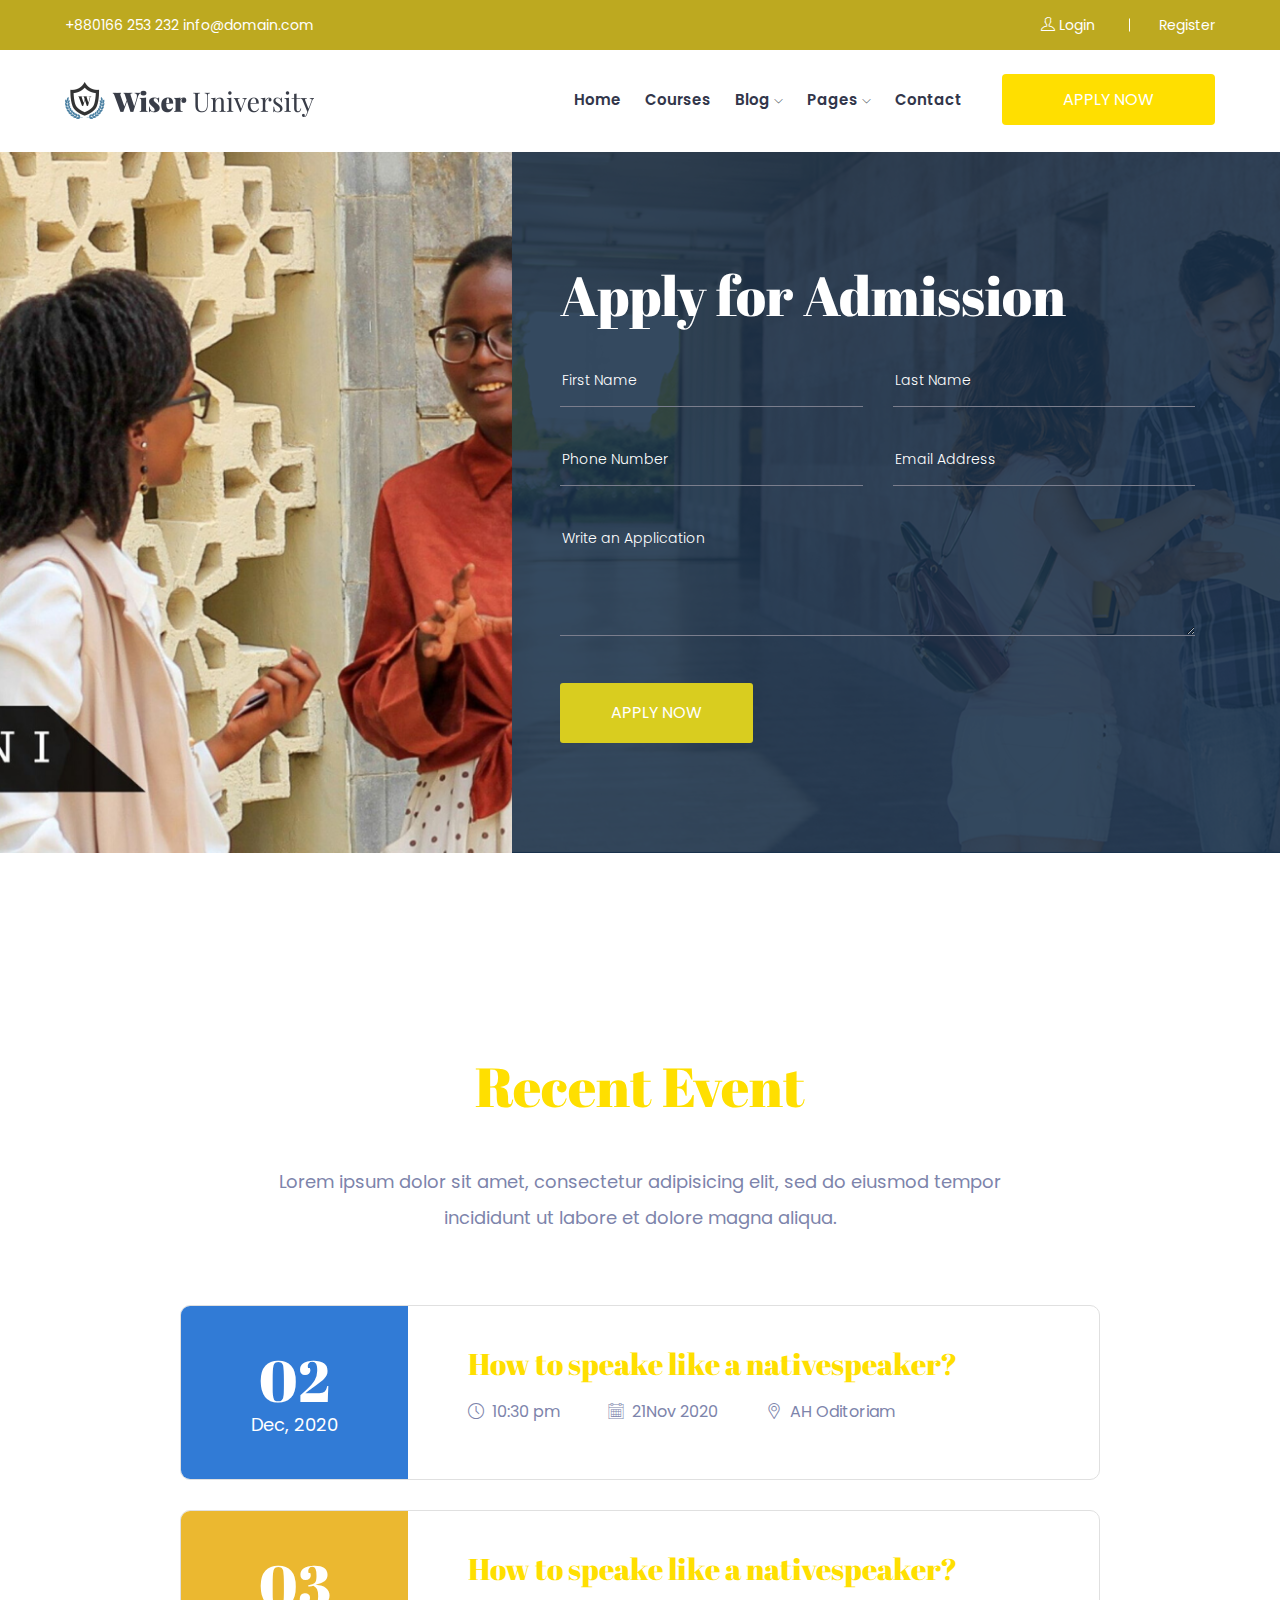
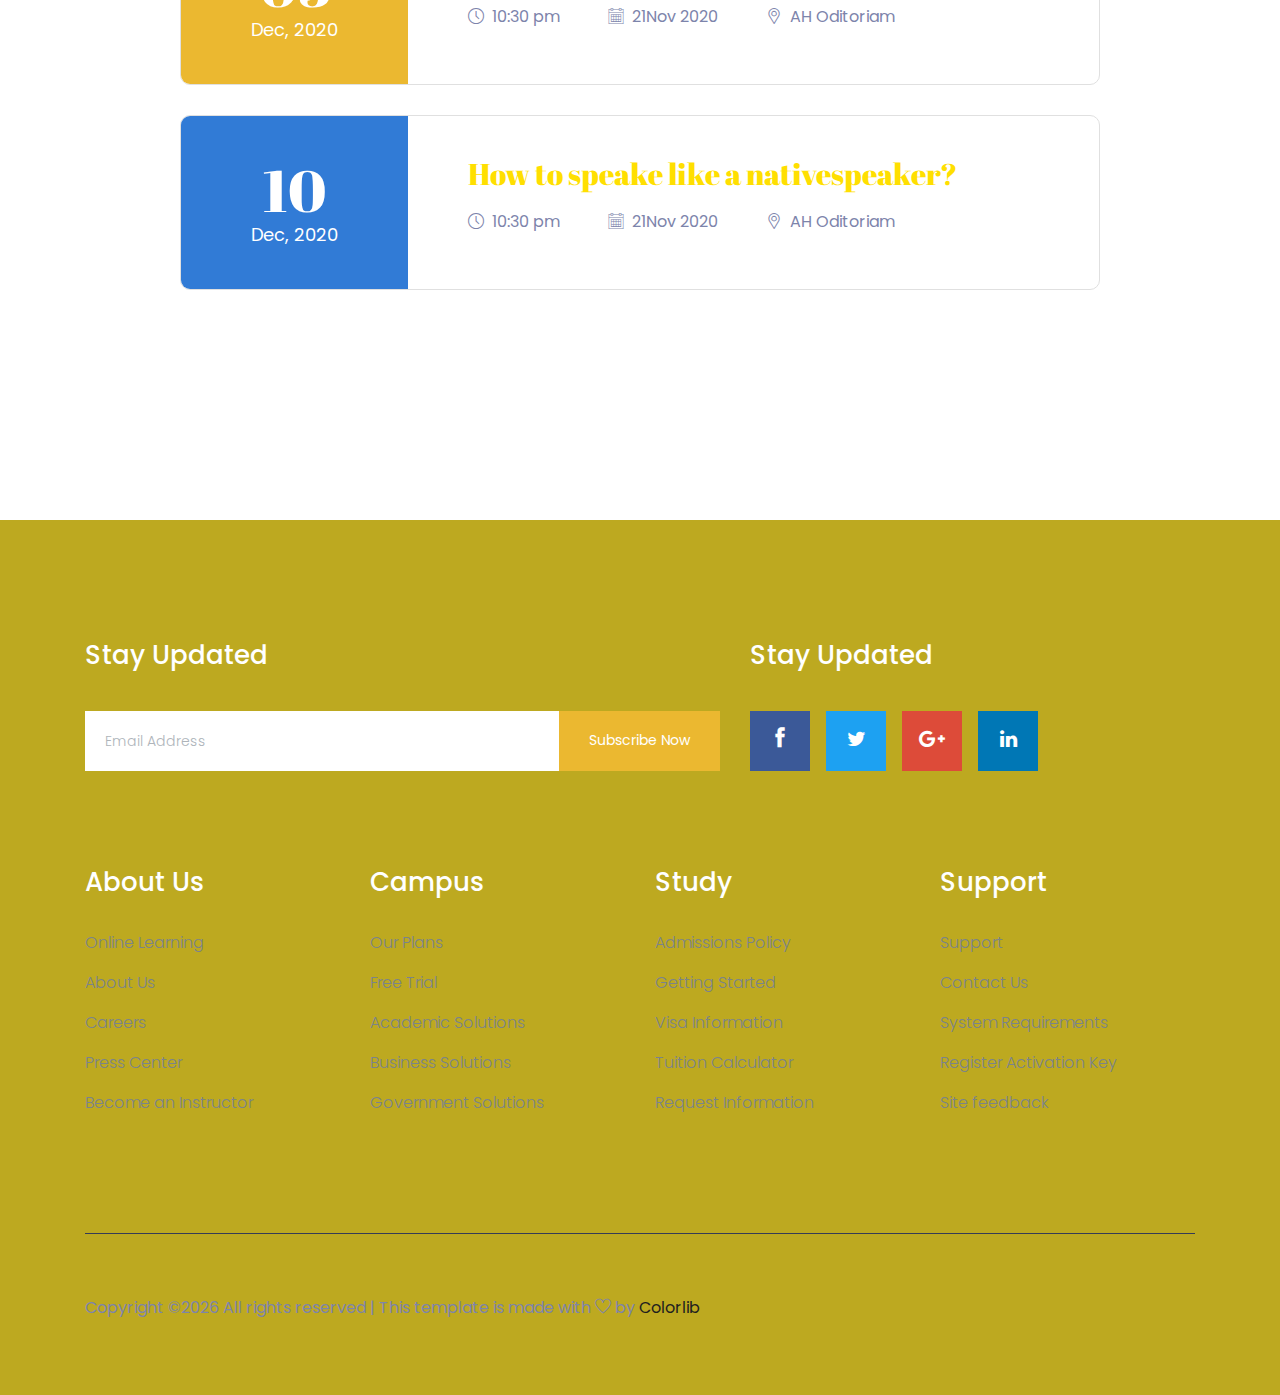
==== commit 0f14f31d: "Updated theme" ====
--- a/Admissions.html
+++ b/Admissions.html
@@ -1,374 +1,374 @@
-<!doctype html>
-<html class="no-js" lang="zxx">
-
-<head>
-    <meta charset="utf-8">
-    <meta http-equiv="x-ua-compatible" content="ie=edge">
-    <title>Education</title>
-    <meta name="description" content="">
-    <meta name="viewport" content="width=device-width, initial-scale=1">
-
-    <!-- <link rel="manifest" href="site.webmanifest"> -->
-    <link rel="shortcut icon" type="image/x-icon" href="img/favicon.png">
-    <!-- Place favicon.ico in the root directory -->
-
-    <!-- CSS here -->
-    <link rel="stylesheet" href="css/bootstrap.min.css">
-    <link rel="stylesheet" href="css/owl.carousel.min.css">
-    <link rel="stylesheet" href="css/magnific-popup.css">
-    <link rel="stylesheet" href="css/font-awesome.min.css">
-    <link rel="stylesheet" href="css/themify-icons.css">
-    <link rel="stylesheet" href="css/nice-select.css">
-    <link rel="stylesheet" href="css/flaticon.css">
-    <link rel="stylesheet" href="css/gijgo.css">
-    <link rel="stylesheet" href="css/animate.css">
-    <link rel="stylesheet" href="css/slicknav.css">
-    <link rel="stylesheet" href="css/style.css">
-    <!-- <link rel="stylesheet" href="css/responsive.css"> -->
-</head>
-
-<body>
-    <!--[if lte IE 9]>
-            <p class="browserupgrade">You are using an <strong>outdated</strong> browser. Please <a href="https://browsehappy.com/">upgrade your browser</a> to improve your experience and security.</p>
-        <![endif]-->
-
-    <!-- header-start -->
-    <header>
-        <div class="header-area ">
-            <div class="header-top_area">
-                <div class="container-fluid">
-                    <div class="row">
-                        <div class="col-lg-12">
-                            <div class="header_top_wrap d-flex justify-content-between align-items-center">
-                                <div class="text_wrap">
-                                    <p><span>+880166 253 232</span> <span>info@domain.com</span></p>
-                                </div>
-                                <div class="text_wrap">
-                                    <p><a href="#"> <i class="ti-user"></i>  Login</a> <a href="#">Register</a></p>
-                                </div>
-                            </div>
-                        </div>
-                    </div>
-                </div>
-            </div>
-            <div id="sticky-header" class="main-header-area">
-                <div class="container-fluid">
-                    <div class="row">
-                        <div class="col-lg-12">
-                            <div class="header_wrap d-flex justify-content-between align-items-center">
-                                <div class="header_left">
-                                    <div class="logo">
-                                        <a href="index.html">
-                                            <img src="img/logo.png" alt="">
-                                        </a>
-                                    </div>
-                                </div>
-                                <div class="header_right d-flex align-items-center">
-                                    <div class="main-menu  d-none d-lg-block">
-                                        <nav>
-                                            <ul id="navigation">
-                                                <li><a  href="index.html">home</a></li>
-                                                <li><a href="Courses.html">Courses</a></li>
-                                                <li><a href="#">blog <i class="ti-angle-down"></i></a>
-                                                    <ul class="submenu">
-                                                        <li><a href="blog.html">blog</a></li>
-                                                        <li><a href="single-blog.html">single-blog</a></li>
-                                                    </ul>
-                                                </li>
-                                                <li><a href="#">pages <i class="ti-angle-down"></i></a>
-                                                    <ul class="submenu">
-                                                        <li><a href="Event.html">Event</a></li>
-                                                        <li><a href="event_details.html">Event Details</a></li>
-                                                        <li><a href="Admissions.html">Admissions</a></li>
-                                                        <li><a href="elements.html">elements</a></li>
-                                                    </ul>
-                                                </li>
-                                                <li><a href="contact.html">Contact</a></li>
-                                            </ul>
-                                        </nav>
-                                    </div>
-                                    <div class="Appointment">
-                                        <div class="book_btn d-none d-lg-block">
-                                            <a data-scroll-nav='1' href="#">Apply NOw</a>
-                                        </div>
-                                    </div>
-                                </div>
-                            </div>
-                        </div>
-                        <div class="col-12">
-                            <div class="mobile_menu d-block d-lg-none"></div>
-                        </div>
-                    </div>
-                </div>
-            </div>
-        </div>
-    </header>
-    <!-- header-end -->
-
-    <!-- latest_coures_area_start  -->
-    <div class="admission_area">
-        <div class="admission_inner">
-            <div class="container">
-                <div class="row justify-content-end">
-                    <div class="col-lg-7">
-                        <div class="admission_form">
-                            <h3>Apply for Admission</h3>
-                            <form action="#">
-                                <div class="row">
-                                    <div class="col-md-6">
-                                        <div class="single_input">
-                                            <input type="text" placeholder="First Name" >
-                                        </div>
-                                    </div>
-                                    <div class="col-md-6">
-                                        <div class="single_input">
-                                            <input type="text" placeholder="Last Name" >
-                                        </div>
-                                    </div>
-                                    <div class="col-md-6">
-                                        <div class="single_input">
-                                            <input type="text" placeholder="Phone Number" >
-                                        </div>
-                                    </div>
-                                    <div class="col-md-6">
-                                        <div class="single_input">
-                                            <input type="text" placeholder="Email Address" >
-                                        </div>
-                                    </div>
-                                    <div class="col-md-12">
-                                        <div class="single_input">
-                                            <textarea cols="30" placeholder="Write an Application" rows="10"></textarea>
-                                        </div>
-                                    </div>
-                                    <div class="col-md-12">
-                                        <div class="apply_btn">
-                                            <button class="boxed-btn3" type="submit">Apply Now</button>
-                                        </div>
-                                    </div>
-                                </div>
-                            </form>
-                        </div>
-                    </div>
-                </div>
-            </div>
-        </div>
-    </div>
-    <!--/ latest_coures_area_end -->
-
-
-    <!-- recent_event_area_strat  -->
-    <div class="recent_event_area section__padding">
-        <div class="container">
-            <div class="row justify-content-center">
-                <div class="col-lg-8 col-md-10">
-                    <div class="section_title text-center mb-70">
-                        <h3 class="mb-45">Recent Event</h3>
-                        <p>Lorem ipsum dolor sit amet, consectetur adipisicing elit, sed do eiusmod tempor incididunt ut labore et dolore magna aliqua.</p>
-                    </div>
-                </div>
-            </div>
-            <div class="row justify-content-center">
-                <div class="col-lg-10">
-                    <div class="single_event d-flex align-items-center">
-                        <div class="date text-center">
-                            <span>02</span>
-                            <p>Dec, 2020</p>
-                        </div>
-                        <div class="event_info">
-                            <a href="event_details.html">
-                                <h4>How to speake like a nativespeaker?</h4>
-                             </a>
-                            <p><span> <i class="flaticon-clock"></i> 10:30 pm</span> <span> <i class="flaticon-calendar"></i> 21Nov 2020 </span> <span> <i class="flaticon-placeholder"></i> AH Oditoriam</span> </p>
-                        </div>
-                    </div>
-                    <div class="single_event d-flex align-items-center">
-                        <div class="date text-center">
-                            <span>03</span>
-                            <p>Dec, 2020</p>
-                        </div>
-                        <div class="event_info">
-                            <a href="event_details.html">
-                                <h4>How to speake like a nativespeaker?</h4>
-                             </a>
-                            <p><span> <i class="flaticon-clock"></i> 10:30 pm</span> <span> <i class="flaticon-calendar"></i> 21Nov 2020 </span> <span> <i class="flaticon-placeholder"></i> AH Oditoriam</span> </p>
-                        </div>
-                    </div>
-                    <div class="single_event d-flex align-items-center">
-                        <div class="date text-center">
-                            <span>10</span>
-                            <p>Dec, 2020</p>
-                        </div>
-                        <div class="event_info">
-                            <a href="event_details.html">
-                                <h4>How to speake like a nativespeaker?</h4>
-                             </a>
-                            <p><span> <i class="flaticon-clock"></i> 10:30 pm</span> <span> <i class="flaticon-calendar"></i> 21Nov 2020 </span> <span> <i class="flaticon-placeholder"></i> AH Oditoriam</span> </p>
-                        </div>
-                    </div>
-                </div>
-            </div>
-        </div>
-    </div>
-    <!-- recent_event_area_end  -->
-
-    <!-- footer start -->
-    <footer class="footer">
-        <div class="footer_top">
-            <div class="container">
-                <div class="newsLetter_wrap">
-                    <div class="row justify-content-between">
-                        <div class="col-md-7">
-                            <div class="footer_widget">
-                                <h3 class="footer_title">
-                                    Stay Updated
-                                </h3>
-                                <form action="#" class="newsletter_form">
-                                    <input type="text" placeholder="Email Address">
-                                    <button type="submit">Subscribe Now</button>
-                                </form>
-                            </div>
-                        </div>
-                        <div class="col-md-12 col-lg-5">
-                            <div class="footer_widget">
-                                <h3 class="footer_title">
-                                    Stay Updated
-                                </h3>
-                                <div class="socail_links">
-                                    <ul>
-                                        <li>
-                                            <a href="#">
-                                                <i class="ti-facebook"></i>
-                                            </a>
-                                        </li>
-                                        <li>
-                                            <a href="#">
-                                                <i class="fa fa-twitter"></i>
-                                            </a>
-                                        </li>
-                                        <li>
-                                            <a href="#">
-                                                <i class="fa fa-google-plus"></i>
-                                            </a>
-                                        </li>
-                                        <li>
-                                            <a href="#">
-                                                <i class="fa fa-linkedin"></i>
-                                            </a>
-                                        </li>
-                                    </ul>
-                                </div>
-    
-                            </div>
-                        </div>
-                    </div>
-                </div>
-                <div class="row">
-                    <div class="col-xl-3 col-md-6 col-lg-3">
-                        <div class="footer_widget">
-                            <h3 class="footer_title">
-                                About Us
-                            </h3>
-                            <ul>
-                                <li><a href="#">Online Learning</a></li>
-                                <li><a href="#">About Us</a></li>
-                                <li><a href="#">Careers</a></li>
-                                <li><a href="#">Press Center</a></li>
-                                <li><a href="#">Become an Instructor</a></li>
-                            </ul>
-                        </div>
-                    </div>
-                    <div class="col-xl-3 col-md-6 col-lg-3">
-                        <div class="footer_widget">
-                            <h3 class="footer_title">
-                                Campus
-                            </h3>
-                            <ul>
-                                <li><a href="#">Our Plans</a></li>
-                                <li><a href="#">Free Trial</a></li>
-                                <li><a href="#">Academic Solutions</a></li>
-                                <li><a href="#">Business Solutions</a></li>
-                                <li><a href="#">Government Solutions</a></li>
-                            </ul>
-                        </div>
-                    </div>
-                    <div class="col-xl-3 col-md-6 col-lg-3">
-                        <div class="footer_widget">
-                            <h3 class="footer_title">
-                                Study
-                            </h3>
-                            <ul>
-                                <li><a href="#">Admissions Policy</a></li>
-                                <li><a href="#">Getting Started</a></li>
-                                <li><a href="#">Visa Information</a></li>
-                                <li><a href="#">Tuition Calculator</a></li>
-                                <li><a href="#">Request Information</a></li>
-                            </ul>
-                        </div>
-                    </div>
-                    <div class="col-xl-3 col-md-6 col-lg-3">
-                        <div class="footer_widget">
-                            <h3 class="footer_title">
-                                Support
-                            </h3>
-                            <ul>
-                                <li><a href="#">Support</a></li>
-                                <li><a href="#">Contact Us</a></li>
-                                <li><a href="#">System Requirements</a></li>
-                                <li><a href="#">Register Activation Key</a></li>
-                                <li><a href="#">Site feedback</a></li>
-                            </ul>
-                        </div>
-                    </div>
-                </div>
-            </div>
-        </div>
-        <div class="copy-right_text">
-            <div class="container">
-                <div class="footer_border"></div>
-                <div class="row">
-                    <div class="col-xl-12">
-                        <p class="copy_right text-center">
-                            <p><!-- Link back to Colorlib can't be removed. Template is licensed under CC BY 3.0. -->
-  Copyright &copy;<script>document.write(new Date().getFullYear());</script> All rights reserved | This template is made with <i class="ti-heart" aria-hidden="true"></i> by <a href="https://colorlib.com" target="_blank">Colorlib</a>
-  <!-- Link back to Colorlib can't be removed. Template is licensed under CC BY 3.0. --></p>
-                        </p>
-                    </div>
-                </div>
-            </div>
-        </div>
-    </footer>
-    <!-- footer end  -->
-
-
-    <!-- JS here -->
-    <script src="js/vendor/modernizr-3.5.0.min.js"></script>
-    <script src="js/vendor/jquery-1.12.4.min.js"></script>
-    <script src="js/popper.min.js"></script>
-    <script src="js/bootstrap.min.js"></script>
-    <script src="js/owl.carousel.min.js"></script>
-    <script src="js/isotope.pkgd.min.js"></script>
-    <script src="js/ajax-form.js"></script>
-    <script src="js/waypoints.min.js"></script>
-    <script src="js/jquery.counterup.min.js"></script>
-    <script src="js/imagesloaded.pkgd.min.js"></script>
-    <script src="js/scrollIt.js"></script>
-    <script src="js/jquery.scrollUp.min.js"></script>
-    <script src="js/wow.min.js"></script>
-    <script src="js/nice-select.min.js"></script>
-    <script src="js/jquery.slicknav.min.js"></script>
-    <script src="js/jquery.magnific-popup.min.js"></script>
-    <script src="js/plugins.js"></script>
-    <script src="js/gijgo.min.js"></script>
-
-    <!--contact js-->
-    <script src="js/contact.js"></script>
-    <script src="js/jquery.ajaxchimp.min.js"></script>
-    <script src="js/jquery.form.js"></script>
-    <script src="js/jquery.validate.min.js"></script>
-    <script src="js/mail-script.js"></script>
-
-    <script src="js/main.js"></script>
-
-</body>
-
+<!doctype html>
+<html class="no-js" lang="zxx">
+
+<head>
+    <meta charset="utf-8">
+    <meta http-equiv="x-ua-compatible" content="ie=edge">
+    <title>Education</title>
+    <meta name="description" content="">
+    <meta name="viewport" content="width=device-width, initial-scale=1">
+
+    <!-- <link rel="manifest" href="site.webmanifest"> -->
+    <link rel="shortcut icon" type="image/x-icon" href="img/favicon.png">
+    <!-- Place favicon.ico in the root directory -->
+
+    <!-- CSS here -->
+    <link rel="stylesheet" href="css/bootstrap.min.css">
+    <link rel="stylesheet" href="css/owl.carousel.min.css">
+    <link rel="stylesheet" href="css/magnific-popup.css">
+    <link rel="stylesheet" href="css/font-awesome.min.css">
+    <link rel="stylesheet" href="css/themify-icons.css">
+    <link rel="stylesheet" href="css/nice-select.css">
+    <link rel="stylesheet" href="css/flaticon.css">
+    <link rel="stylesheet" href="css/gijgo.css">
+    <link rel="stylesheet" href="css/animate.css">
+    <link rel="stylesheet" href="css/slicknav.css">
+    <link rel="stylesheet" href="css/style.css">
+    <!-- <link rel="stylesheet" href="css/responsive.css"> -->
+</head>
+
+<body>
+    <!--[if lte IE 9]>
+            <p class="browserupgrade">You are using an <strong>outdated</strong> browser. Please <a href="https://browsehappy.com/">upgrade your browser</a> to improve your experience and security.</p>
+        <![endif]-->
+
+    <!-- header-start -->
+    <header>
+        <div class="header-area ">
+            <div class="header-top_area">
+                <div class="container-fluid">
+                    <div class="row">
+                        <div class="col-lg-12">
+                            <div class="header_top_wrap d-flex justify-content-between align-items-center">
+                                <div class="text_wrap">
+                                    <p><span>+880166 253 232</span> <span>info@domain.com</span></p>
+                                </div>
+                                <div class="text_wrap">
+                                    <p><a href="#"> <i class="ti-user"></i>  Login</a> <a href="#">Register</a></p>
+                                </div>
+                            </div>
+                        </div>
+                    </div>
+                </div>
+            </div>
+            <div id="sticky-header" class="main-header-area">
+                <div class="container-fluid">
+                    <div class="row">
+                        <div class="col-lg-12">
+                            <div class="header_wrap d-flex justify-content-between align-items-center">
+                                <div class="header_left">
+                                    <div class="logo">
+                                        <a href="index.html">
+                                            <img src="img/logo.png" alt="">
+                                        </a>
+                                    </div>
+                                </div>
+                                <div class="header_right d-flex align-items-center">
+                                    <div class="main-menu  d-none d-lg-block">
+                                        <nav>
+                                            <ul id="navigation">
+                                                <li><a  href="index.html">home</a></li>
+                                                <li><a href="Courses.html">Courses</a></li>
+                                                <li><a href="#">blog <i class="ti-angle-down"></i></a>
+                                                    <ul class="submenu">
+                                                        <li><a href="blog.html">blog</a></li>
+                                                        <li><a href="single-blog.html">single-blog</a></li>
+                                                    </ul>
+                                                </li>
+                                                <li><a href="#">pages <i class="ti-angle-down"></i></a>
+                                                    <ul class="submenu">
+                                                        <li><a href="Event.html">Event</a></li>
+                                                        <li><a href="event_details.html">Event Details</a></li>
+                                                        <li><a href="Admissions.html">Admissions</a></li>
+                                                        <li><a href="elements.html">elements</a></li>
+                                                    </ul>
+                                                </li>
+                                                <li><a href="contact.html">Contact</a></li>
+                                            </ul>
+                                        </nav>
+                                    </div>
+                                    <div class="Appointment">
+                                        <div class="book_btn d-none d-lg-block">
+                                            <a data-scroll-nav='1' href="#">Apply NOw</a>
+                                        </div>
+                                    </div>
+                                </div>
+                            </div>
+                        </div>
+                        <div class="col-12">
+                            <div class="mobile_menu d-block d-lg-none"></div>
+                        </div>
+                    </div>
+                </div>
+            </div>
+        </div>
+    </header>
+    <!-- header-end -->
+
+    <!-- latest_coures_area_start  -->
+    <div class="admission_area">
+        <div class="admission_inner">
+            <div class="container">
+                <div class="row justify-content-end">
+                    <div class="col-lg-7">
+                        <div class="admission_form">
+                            <h3>Apply for Admission</h3>
+                            <form action="#">
+                                <div class="row">
+                                    <div class="col-md-6">
+                                        <div class="single_input">
+                                            <input type="text" placeholder="First Name" >
+                                        </div>
+                                    </div>
+                                    <div class="col-md-6">
+                                        <div class="single_input">
+                                            <input type="text" placeholder="Last Name" >
+                                        </div>
+                                    </div>
+                                    <div class="col-md-6">
+                                        <div class="single_input">
+                                            <input type="text" placeholder="Phone Number" >
+                                        </div>
+                                    </div>
+                                    <div class="col-md-6">
+                                        <div class="single_input">
+                                            <input type="text" placeholder="Email Address" >
+                                        </div>
+                                    </div>
+                                    <div class="col-md-12">
+                                        <div class="single_input">
+                                            <textarea cols="30" placeholder="Write an Application" rows="10"></textarea>
+                                        </div>
+                                    </div>
+                                    <div class="col-md-12">
+                                        <div class="apply_btn">
+                                            <button class="boxed-btn3" type="submit">Apply Now</button>
+                                        </div>
+                                    </div>
+                                </div>
+                            </form>
+                        </div>
+                    </div>
+                </div>
+            </div>
+        </div>
+    </div>
+    <!--/ latest_coures_area_end -->
+
+
+    <!-- recent_event_area_strat  -->
+    <div class="recent_event_area section__padding">
+        <div class="container">
+            <div class="row justify-content-center">
+                <div class="col-lg-8 col-md-10">
+                    <div class="section_title text-center mb-70">
+                        <h3 class="mb-45">Recent Event</h3>
+                        <p>Lorem ipsum dolor sit amet, consectetur adipisicing elit, sed do eiusmod tempor incididunt ut labore et dolore magna aliqua.</p>
+                    </div>
+                </div>
+            </div>
+            <div class="row justify-content-center">
+                <div class="col-lg-10">
+                    <div class="single_event d-flex align-items-center">
+                        <div class="date text-center">
+                            <span>02</span>
+                            <p>Dec, 2020</p>
+                        </div>
+                        <div class="event_info">
+                            <a href="event_details.html">
+                                <h4>How to speake like a nativespeaker?</h4>
+                             </a>
+                            <p><span> <i class="flaticon-clock"></i> 10:30 pm</span> <span> <i class="flaticon-calendar"></i> 21Nov 2020 </span> <span> <i class="flaticon-placeholder"></i> AH Oditoriam</span> </p>
+                        </div>
+                    </div>
+                    <div class="single_event d-flex align-items-center">
+                        <div class="date text-center">
+                            <span>03</span>
+                            <p>Dec, 2020</p>
+                        </div>
+                        <div class="event_info">
+                            <a href="event_details.html">
+                                <h4>How to speake like a nativespeaker?</h4>
+                             </a>
+                            <p><span> <i class="flaticon-clock"></i> 10:30 pm</span> <span> <i class="flaticon-calendar"></i> 21Nov 2020 </span> <span> <i class="flaticon-placeholder"></i> AH Oditoriam</span> </p>
+                        </div>
+                    </div>
+                    <div class="single_event d-flex align-items-center">
+                        <div class="date text-center">
+                            <span>10</span>
+                            <p>Dec, 2020</p>
+                        </div>
+                        <div class="event_info">
+                            <a href="event_details.html">
+                                <h4>How to speake like a nativespeaker?</h4>
+                             </a>
+                            <p><span> <i class="flaticon-clock"></i> 10:30 pm</span> <span> <i class="flaticon-calendar"></i> 21Nov 2020 </span> <span> <i class="flaticon-placeholder"></i> AH Oditoriam</span> </p>
+                        </div>
+                    </div>
+                </div>
+            </div>
+        </div>
+    </div>
+    <!-- recent_event_area_end  -->
+
+    <!-- footer start -->
+    <footer class="footer">
+        <div class="footer_top">
+            <div class="container">
+                <div class="newsLetter_wrap">
+                    <div class="row justify-content-between">
+                        <div class="col-md-7">
+                            <div class="footer_widget">
+                                <h3 class="footer_title">
+                                    Stay Updated
+                                </h3>
+                                <form action="#" class="newsletter_form">
+                                    <input type="text" placeholder="Email Address">
+                                    <button type="submit">Subscribe Now</button>
+                                </form>
+                            </div>
+                        </div>
+                        <div class="col-md-12 col-lg-5">
+                            <div class="footer_widget">
+                                <h3 class="footer_title">
+                                    Stay Updated
+                                </h3>
+                                <div class="socail_links">
+                                    <ul>
+                                        <li>
+                                            <a href="#">
+                                                <i class="ti-facebook"></i>
+                                            </a>
+                                        </li>
+                                        <li>
+                                            <a href="#">
+                                                <i class="fa fa-twitter"></i>
+                                            </a>
+                                        </li>
+                                        <li>
+                                            <a href="#">
+                                                <i class="fa fa-google-plus"></i>
+                                            </a>
+                                        </li>
+                                        <li>
+                                            <a href="#">
+                                                <i class="fa fa-linkedin"></i>
+                                            </a>
+                                        </li>
+                                    </ul>
+                                </div>
+    
+                            </div>
+                        </div>
+                    </div>
+                </div>
+                <div class="row">
+                    <div class="col-xl-3 col-md-6 col-lg-3">
+                        <div class="footer_widget">
+                            <h3 class="footer_title">
+                                About Us
+                            </h3>
+                            <ul>
+                                <li><a href="#">Online Learning</a></li>
+                                <li><a href="#">About Us</a></li>
+                                <li><a href="#">Careers</a></li>
+                                <li><a href="#">Press Center</a></li>
+                                <li><a href="#">Become an Instructor</a></li>
+                            </ul>
+                        </div>
+                    </div>
+                    <div class="col-xl-3 col-md-6 col-lg-3">
+                        <div class="footer_widget">
+                            <h3 class="footer_title">
+                                Campus
+                            </h3>
+                            <ul>
+                                <li><a href="#">Our Plans</a></li>
+                                <li><a href="#">Free Trial</a></li>
+                                <li><a href="#">Academic Solutions</a></li>
+                                <li><a href="#">Business Solutions</a></li>
+                                <li><a href="#">Government Solutions</a></li>
+                            </ul>
+                        </div>
+                    </div>
+                    <div class="col-xl-3 col-md-6 col-lg-3">
+                        <div class="footer_widget">
+                            <h3 class="footer_title">
+                                Study
+                            </h3>
+                            <ul>
+                                <li><a href="#">Admissions Policy</a></li>
+                                <li><a href="#">Getting Started</a></li>
+                                <li><a href="#">Visa Information</a></li>
+                                <li><a href="#">Tuition Calculator</a></li>
+                                <li><a href="#">Request Information</a></li>
+                            </ul>
+                        </div>
+                    </div>
+                    <div class="col-xl-3 col-md-6 col-lg-3">
+                        <div class="footer_widget">
+                            <h3 class="footer_title">
+                                Support
+                            </h3>
+                            <ul>
+                                <li><a href="#">Support</a></li>
+                                <li><a href="#">Contact Us</a></li>
+                                <li><a href="#">System Requirements</a></li>
+                                <li><a href="#">Register Activation Key</a></li>
+                                <li><a href="#">Site feedback</a></li>
+                            </ul>
+                        </div>
+                    </div>
+                </div>
+            </div>
+        </div>
+        <div class="copy-right_text">
+            <div class="container">
+                <div class="footer_border"></div>
+                <div class="row">
+                    <div class="col-xl-12">
+                        <p class="copy_right text-center">
+                            <p><!-- Link back to Colorlib can't be removed. Template is licensed under CC BY 3.0. -->
+  Copyright &copy;<script>document.write(new Date().getFullYear());</script> All rights reserved | This template is made with <i class="ti-heart" aria-hidden="true"></i> by <a href="https://colorlib.com" target="_blank">Colorlib</a>
+  <!-- Link back to Colorlib can't be removed. Template is licensed under CC BY 3.0. --></p>
+                        </p>
+                    </div>
+                </div>
+            </div>
+        </div>
+    </footer>
+    <!-- footer end  -->
+
+
+    <!-- JS here -->
+    <script src="js/vendor/modernizr-3.5.0.min.js"></script>
+    <script src="js/vendor/jquery-1.12.4.min.js"></script>
+    <script src="js/popper.min.js"></script>
+    <script src="js/bootstrap.min.js"></script>
+    <script src="js/owl.carousel.min.js"></script>
+    <script src="js/isotope.pkgd.min.js"></script>
+    <script src="js/ajax-form.js"></script>
+    <script src="js/waypoints.min.js"></script>
+    <script src="js/jquery.counterup.min.js"></script>
+    <script src="js/imagesloaded.pkgd.min.js"></script>
+    <script src="js/scrollIt.js"></script>
+    <script src="js/jquery.scrollUp.min.js"></script>
+    <script src="js/wow.min.js"></script>
+    <script src="js/nice-select.min.js"></script>
+    <script src="js/jquery.slicknav.min.js"></script>
+    <script src="js/jquery.magnific-popup.min.js"></script>
+    <script src="js/plugins.js"></script>
+    <script src="js/gijgo.min.js"></script>
+
+    <!--contact js-->
+    <script src="js/contact.js"></script>
+    <script src="js/jquery.ajaxchimp.min.js"></script>
+    <script src="js/jquery.form.js"></script>
+    <script src="js/jquery.validate.min.js"></script>
+    <script src="js/mail-script.js"></script>
+
+    <script src="js/main.js"></script>
+
+</body>
+
 </html>